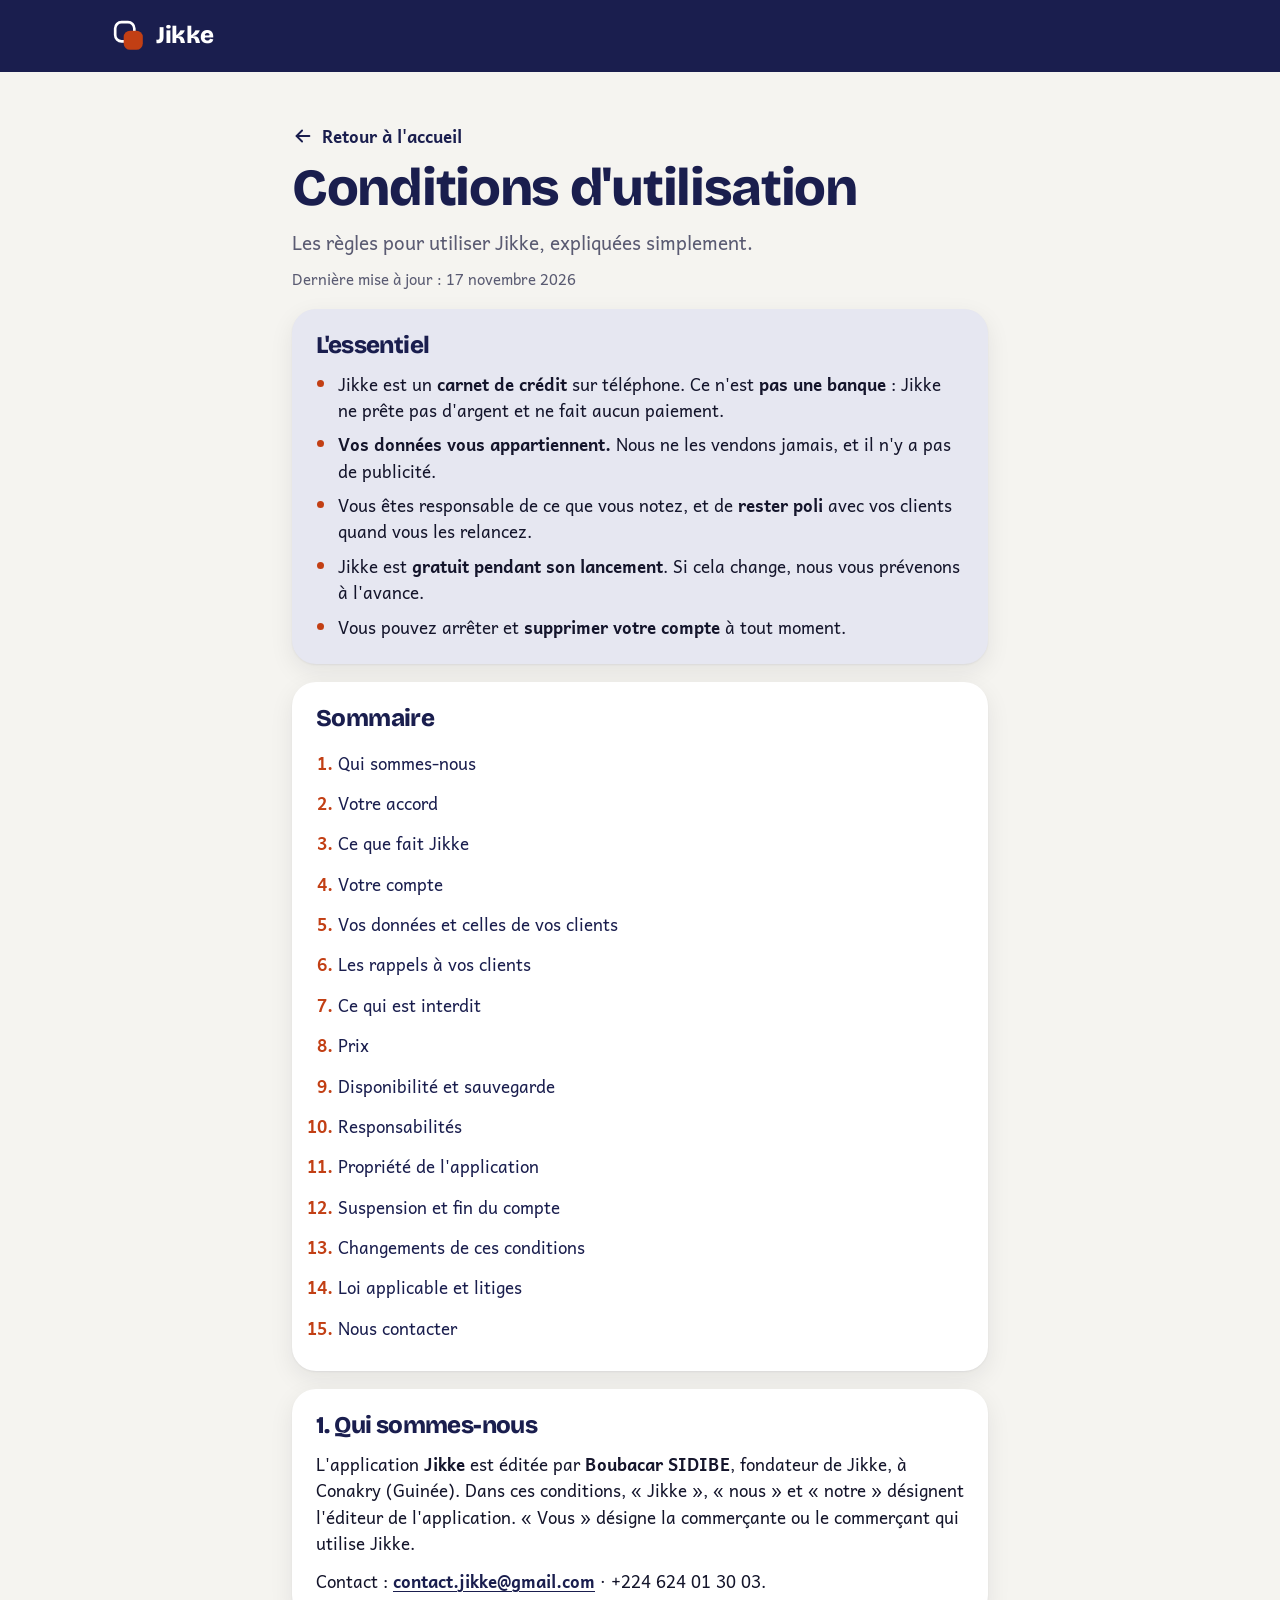
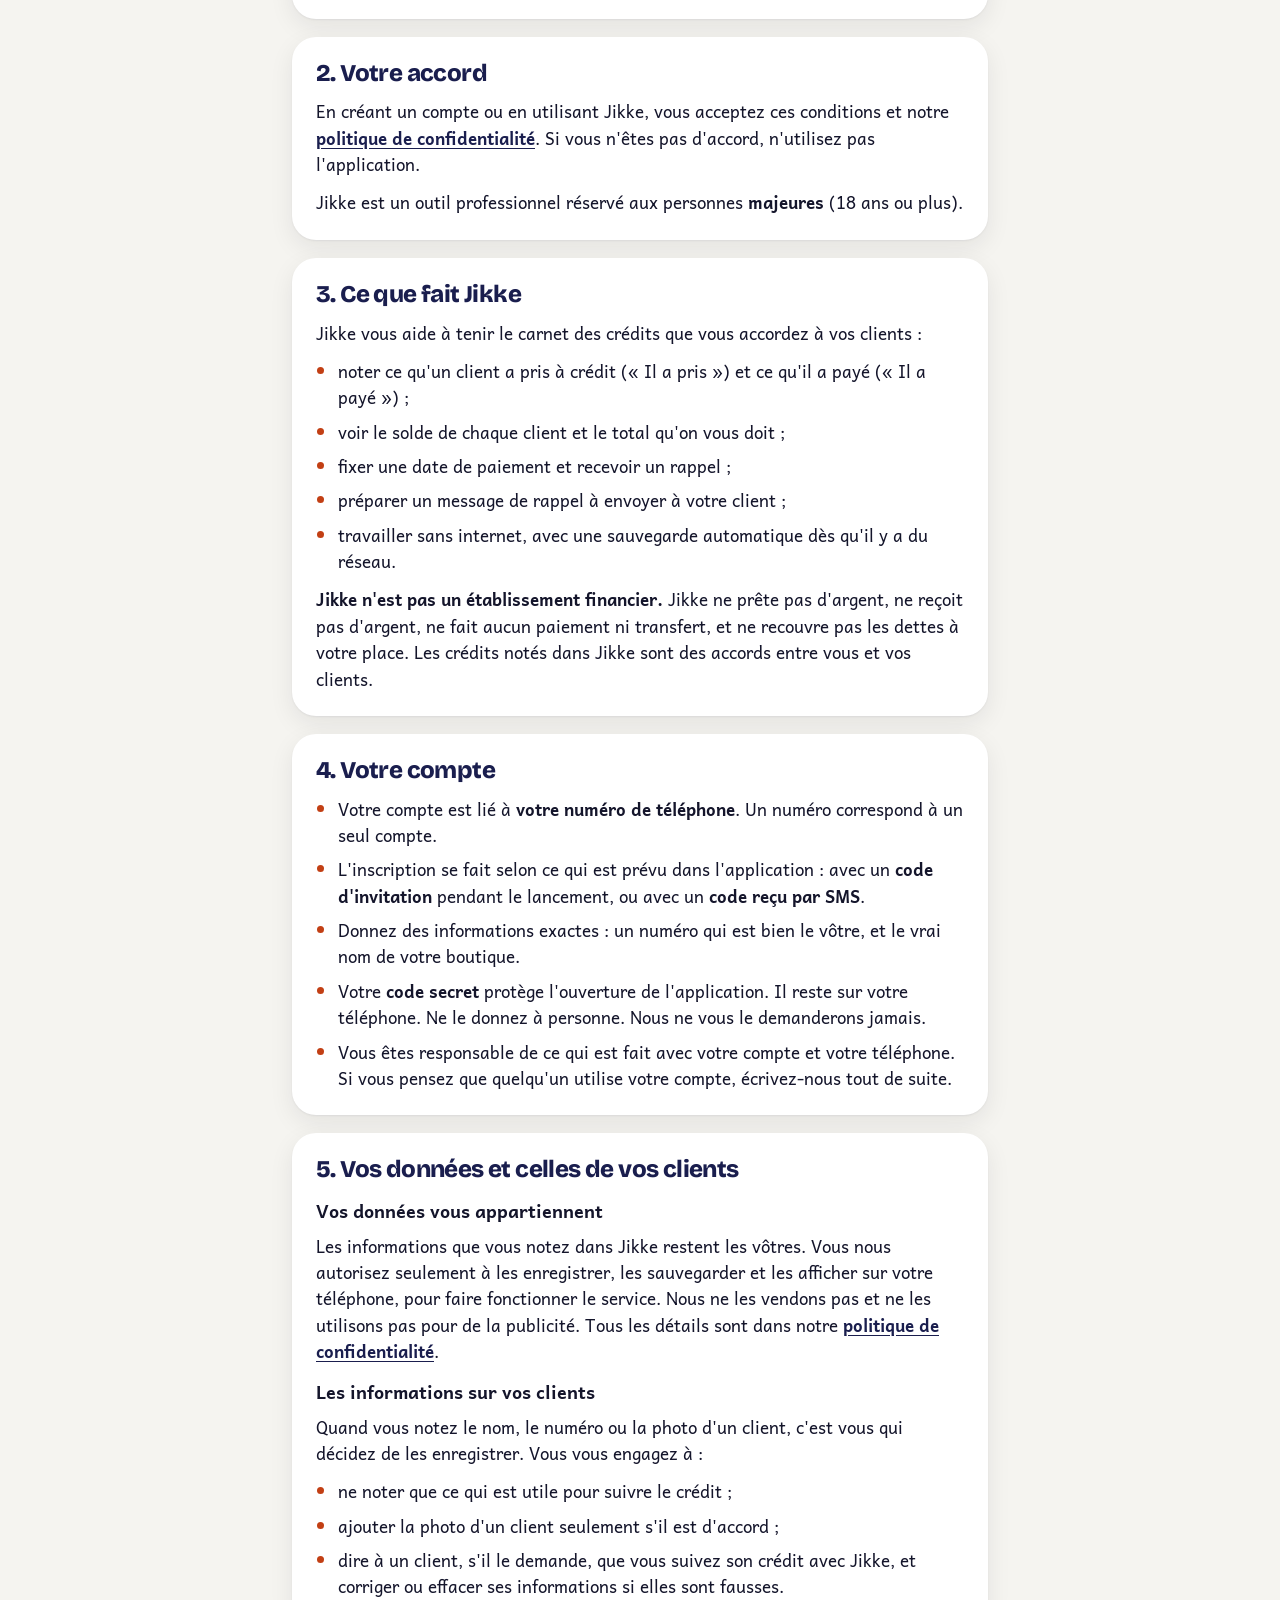
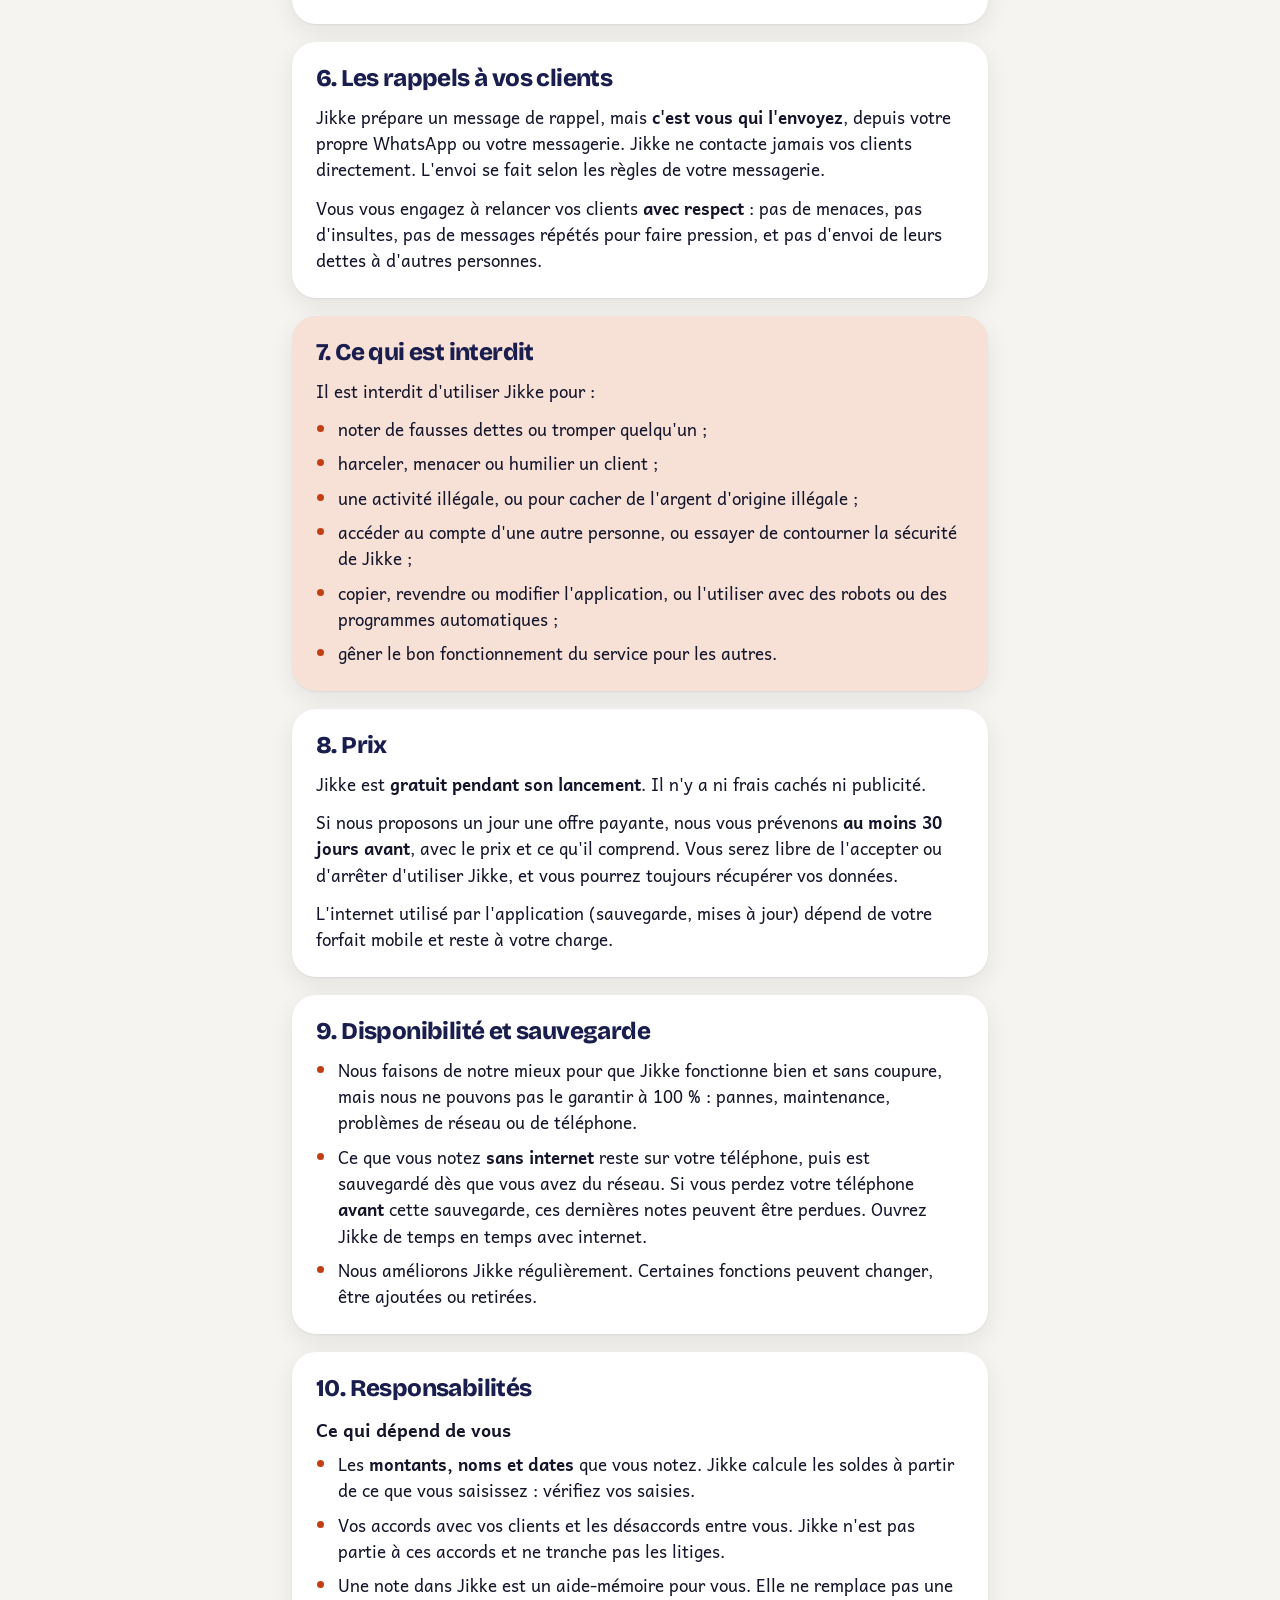
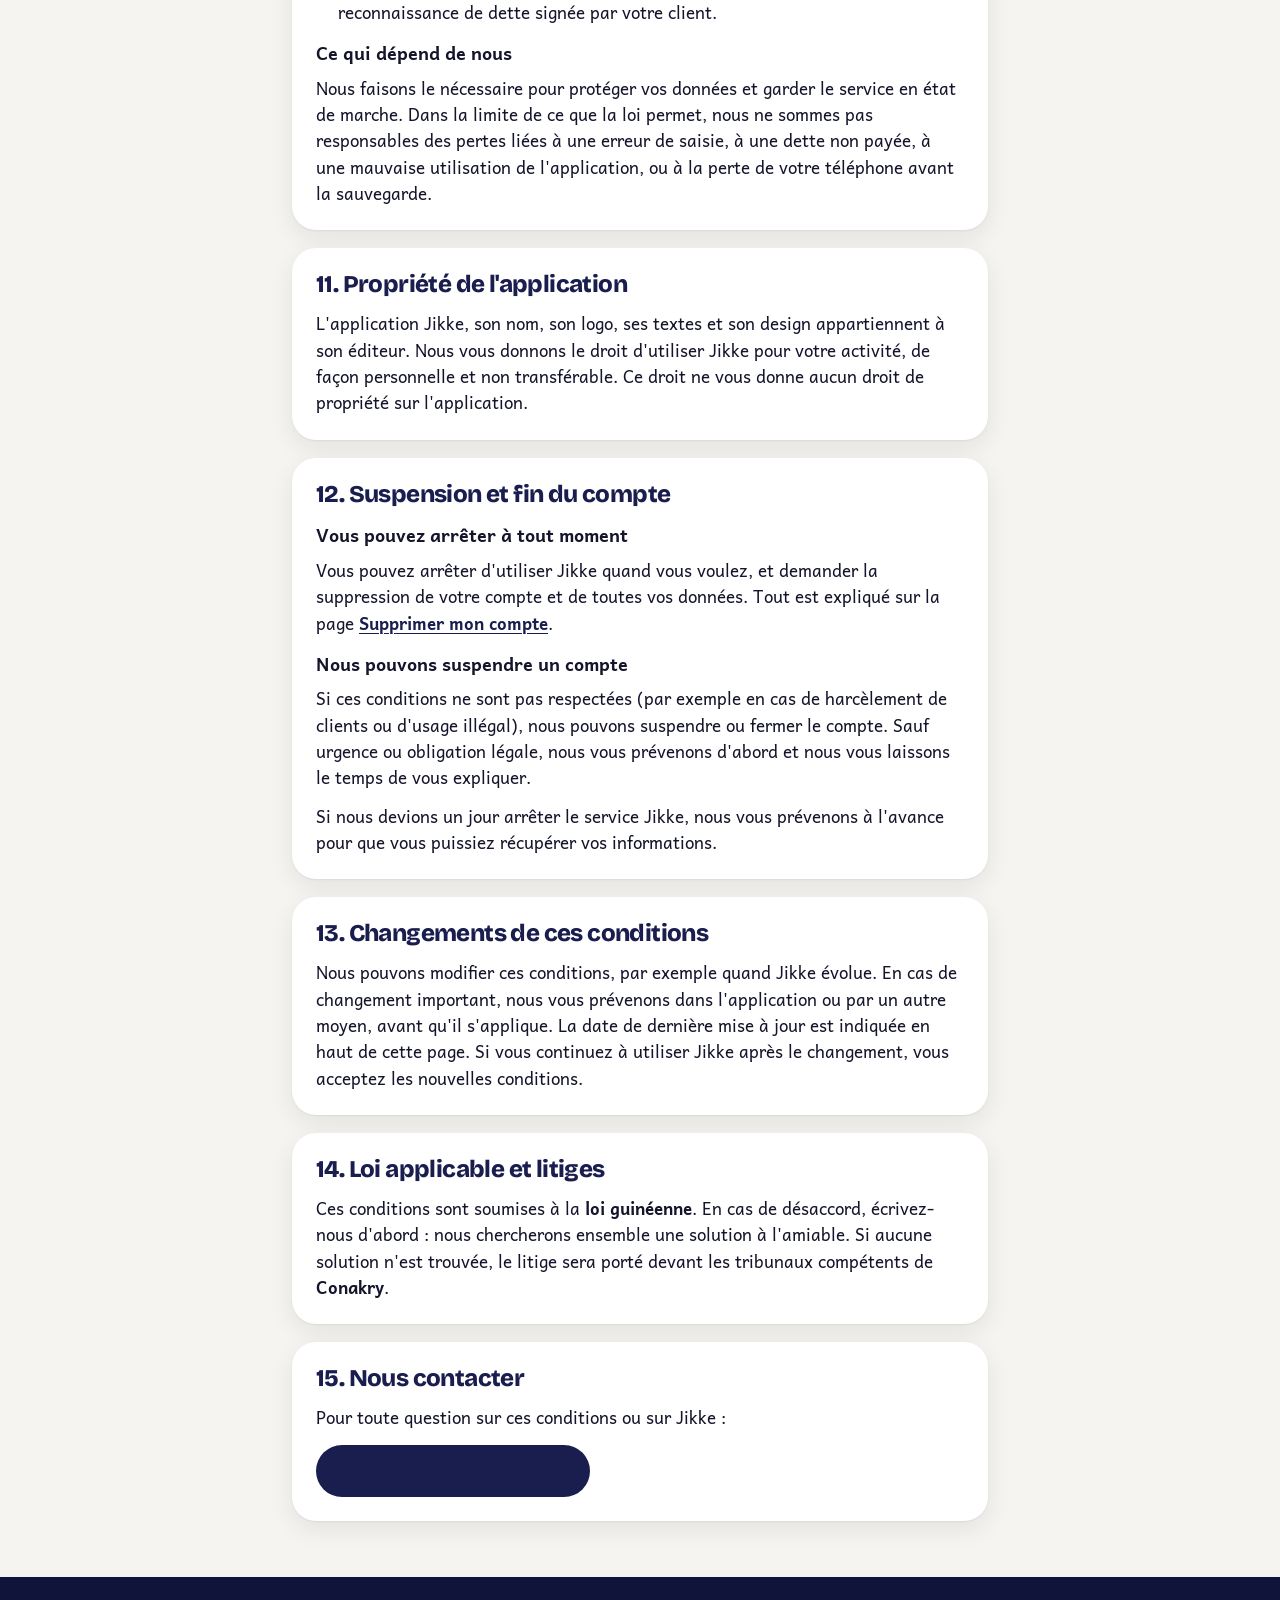
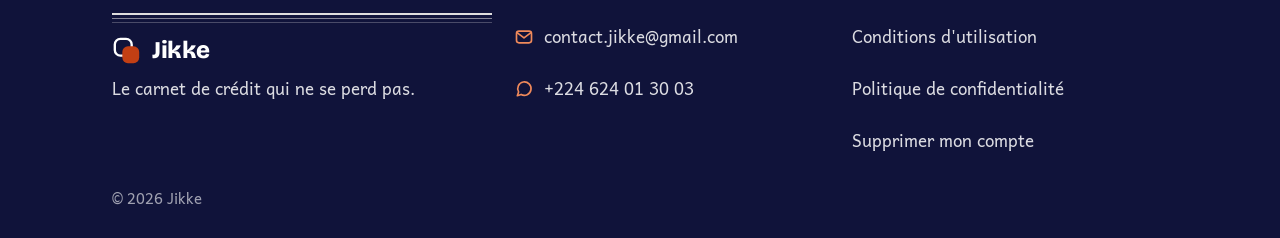
==== conditions-utilisation.html @ 43e4b69a "Conditions d'utilisation + liens dans les pieds de page" ====
<!doctype html>
<html lang="fr">
<head>
<meta charset="utf-8">
<meta name="viewport" content="width=device-width, initial-scale=1">
<title>Conditions d'utilisation · Jikke</title>
<meta name="description" content="Les règles d'utilisation de Jikke, le carnet de crédit des commerçants de Guinée.">
<meta name="theme-color" content="#1A1E4E">
<link rel="canonical" href="https://boubacarsi.github.io/jikke-site/conditions-utilisation.html">
<link rel="icon" href="favicon.svg" type="image/svg+xml">
<link rel="apple-touch-icon" href="apple-touch-icon.png">
<meta property="og:type" content="website">
<meta property="og:locale" content="fr_FR">
<meta property="og:site_name" content="Jikke">
<meta property="og:title" content="Conditions d'utilisation · Jikke">
<meta property="og:description" content="Les règles d'utilisation de Jikke, le carnet de crédit des commerçants de Guinée.">
<meta property="og:url" content="https://boubacarsi.github.io/jikke-site/conditions-utilisation.html">
<meta property="og:image" content="https://boubacarsi.github.io/jikke-site/img/partage.jpg">
<link rel="stylesheet" href="css/style.css">
</head>
<body>
<a class="skip" href="#contenu">Aller au contenu</a>

<header class="entete">
  <div class="wrap">
    <a class="logo" href="./" aria-label="Jikke, accueil">
      <svg width="34" height="34" viewBox="0 0 32 32" fill="none" aria-hidden="true"><rect x="3" y="3" width="18" height="18" rx="6" stroke="#FFFFFF" stroke-width="2.5"/><rect x="11" y="11" width="18" height="18" rx="6" fill="#C23F14"/></svg>
      <span>Jikke</span>
    </a>
  </div>
</header>

<main id="contenu" class="page-simple legal">
  <div class="wrap">
    <a class="retour" href="./"><svg width="22" height="22" viewBox="0 0 24 24" fill="none" stroke="currentColor" stroke-width="2" stroke-linecap="round" stroke-linejoin="round" aria-hidden="true"><path d="M19 12H5"/><path d="M11 6l-6 6 6 6"/></svg>Retour à l'accueil</a>
    <h1>Conditions d'utilisation</h1>
    <p class="chapo">Les règles pour utiliser Jikke, expliquées simplement.</p>
    <p class="maj">Dernière mise à jour : 17 novembre 2026</p>

    <section class="bloc bloc--conseil" aria-labelledby="essentiel">
      <h2 id="essentiel">L'essentiel</h2>
      <ul>
        <li>Jikke est un <strong>carnet de crédit</strong> sur téléphone. Ce n'est <strong>pas une banque</strong> : Jikke ne prête pas d'argent et ne fait aucun paiement.</li>
        <li><strong>Vos données vous appartiennent.</strong> Nous ne les vendons jamais, et il n'y a pas de publicité.</li>
        <li>Vous êtes responsable de ce que vous notez, et de <strong>rester poli</strong> avec vos clients quand vous les relancez.</li>
        <li>Jikke est <strong>gratuit pendant son lancement</strong>. Si cela change, nous vous prévenons à l'avance.</li>
        <li>Vous pouvez arrêter et <strong>supprimer votre compte</strong> à tout moment.</li>
      </ul>
    </section>

    <nav class="bloc sommaire" aria-labelledby="sommaire">
      <h2 id="sommaire">Sommaire</h2>
      <ol>
        <li><a href="#qui">Qui sommes-nous</a></li>
        <li><a href="#accord">Votre accord</a></li>
        <li><a href="#service">Ce que fait Jikke</a></li>
        <li><a href="#compte">Votre compte</a></li>
        <li><a href="#donnees">Vos données et celles de vos clients</a></li>
        <li><a href="#rappels">Les rappels à vos clients</a></li>
        <li><a href="#interdit">Ce qui est interdit</a></li>
        <li><a href="#prix">Prix</a></li>
        <li><a href="#sauvegarde">Disponibilité et sauvegarde</a></li>
        <li><a href="#responsabilite">Responsabilités</a></li>
        <li><a href="#propriete">Propriété de l'application</a></li>
        <li><a href="#fin">Suspension et fin du compte</a></li>
        <li><a href="#changements">Changements de ces conditions</a></li>
        <li><a href="#loi">Loi applicable et litiges</a></li>
        <li><a href="#contact">Nous contacter</a></li>
      </ol>
    </nav>

    <section class="bloc" id="qui" aria-labelledby="t-qui">
      <h2 id="t-qui">1. Qui sommes-nous</h2>
      <p>L'application <strong>Jikke</strong> est éditée par <strong>Boubacar SIDIBE</strong>, fondateur de Jikke, à Conakry (Guinée). Dans ces conditions, « Jikke », « nous » et « notre » désignent l'éditeur de l'application. « Vous » désigne la commerçante ou le commerçant qui utilise Jikke.</p>
      <p>Contact : <a href="mailto:contact.jikke@gmail.com">contact.jikke@gmail.com</a> · +224 624 01 30 03.</p>
    </section>

    <section class="bloc" id="accord" aria-labelledby="t-accord">
      <h2 id="t-accord">2. Votre accord</h2>
      <p>En créant un compte ou en utilisant Jikke, vous acceptez ces conditions et notre <a href="https://boubacarsi.github.io/jikke-legal/">politique de confidentialité</a>. Si vous n'êtes pas d'accord, n'utilisez pas l'application.</p>
      <p>Jikke est un outil professionnel réservé aux personnes <strong>majeures</strong> (18 ans ou plus).</p>
    </section>

    <section class="bloc" id="service" aria-labelledby="t-service">
      <h2 id="t-service">3. Ce que fait Jikke</h2>
      <p>Jikke vous aide à tenir le carnet des crédits que vous accordez à vos clients :</p>
      <ul>
        <li>noter ce qu'un client a pris à crédit (« Il a pris ») et ce qu'il a payé (« Il a payé ») ;</li>
        <li>voir le solde de chaque client et le total qu'on vous doit ;</li>
        <li>fixer une date de paiement et recevoir un rappel ;</li>
        <li>préparer un message de rappel à envoyer à votre client ;</li>
        <li>travailler sans internet, avec une sauvegarde automatique dès qu'il y a du réseau.</li>
      </ul>
      <p><strong>Jikke n'est pas un établissement financier.</strong> Jikke ne prête pas d'argent, ne reçoit pas d'argent, ne fait aucun paiement ni transfert, et ne recouvre pas les dettes à votre place. Les crédits notés dans Jikke sont des accords entre vous et vos clients.</p>
    </section>

    <section class="bloc" id="compte" aria-labelledby="t-compte">
      <h2 id="t-compte">4. Votre compte</h2>
      <ul>
        <li>Votre compte est lié à <strong>votre numéro de téléphone</strong>. Un numéro correspond à un seul compte.</li>
        <li>L'inscription se fait selon ce qui est prévu dans l'application : avec un <strong>code d'invitation</strong> pendant le lancement, ou avec un <strong>code reçu par SMS</strong>.</li>
        <li>Donnez des informations exactes : un numéro qui est bien le vôtre, et le vrai nom de votre boutique.</li>
        <li>Votre <strong>code secret</strong> protège l'ouverture de l'application. Il reste sur votre téléphone. Ne le donnez à personne. Nous ne vous le demanderons jamais.</li>
        <li>Vous êtes responsable de ce qui est fait avec votre compte et votre téléphone. Si vous pensez que quelqu'un utilise votre compte, écrivez-nous tout de suite.</li>
      </ul>
    </section>

    <section class="bloc" id="donnees" aria-labelledby="t-donnees">
      <h2 id="t-donnees">5. Vos données et celles de vos clients</h2>
      <h3>Vos données vous appartiennent</h3>
      <p>Les informations que vous notez dans Jikke restent les vôtres. Vous nous autorisez seulement à les enregistrer, les sauvegarder et les afficher sur votre téléphone, pour faire fonctionner le service. Nous ne les vendons pas et ne les utilisons pas pour de la publicité. Tous les détails sont dans notre <a href="https://boubacarsi.github.io/jikke-legal/">politique de confidentialité</a>.</p>
      <h3>Les informations sur vos clients</h3>
      <p>Quand vous notez le nom, le numéro ou la photo d'un client, c'est vous qui décidez de les enregistrer. Vous vous engagez à :</p>
      <ul>
        <li>ne noter que ce qui est utile pour suivre le crédit ;</li>
        <li>ajouter la photo d'un client seulement s'il est d'accord ;</li>
        <li>dire à un client, s'il le demande, que vous suivez son crédit avec Jikke, et corriger ou effacer ses informations si elles sont fausses.</li>
      </ul>
    </section>

    <section class="bloc" id="rappels" aria-labelledby="t-rappels">
      <h2 id="t-rappels">6. Les rappels à vos clients</h2>
      <p>Jikke prépare un message de rappel, mais <strong>c'est vous qui l'envoyez</strong>, depuis votre propre WhatsApp ou votre messagerie. Jikke ne contacte jamais vos clients directement. L'envoi se fait selon les règles de votre messagerie.</p>
      <p>Vous vous engagez à relancer vos clients <strong>avec respect</strong> : pas de menaces, pas d'insultes, pas de messages répétés pour faire pression, et pas d'envoi de leurs dettes à d'autres personnes.</p>
    </section>

    <section class="bloc bloc--alerte" id="interdit" aria-labelledby="t-interdit">
      <h2 id="t-interdit">7. Ce qui est interdit</h2>
      <p>Il est interdit d'utiliser Jikke pour :</p>
      <ul>
        <li>noter de fausses dettes ou tromper quelqu'un ;</li>
        <li>harceler, menacer ou humilier un client ;</li>
        <li>une activité illégale, ou pour cacher de l'argent d'origine illégale ;</li>
        <li>accéder au compte d'une autre personne, ou essayer de contourner la sécurité de Jikke ;</li>
        <li>copier, revendre ou modifier l'application, ou l'utiliser avec des robots ou des programmes automatiques ;</li>
        <li>gêner le bon fonctionnement du service pour les autres.</li>
      </ul>
    </section>

    <section class="bloc" id="prix" aria-labelledby="t-prix">
      <h2 id="t-prix">8. Prix</h2>
      <p>Jikke est <strong>gratuit pendant son lancement</strong>. Il n'y a ni frais cachés ni publicité.</p>
      <p>Si nous proposons un jour une offre payante, nous vous prévenons <strong>au moins 30 jours avant</strong>, avec le prix et ce qu'il comprend. Vous serez libre de l'accepter ou d'arrêter d'utiliser Jikke, et vous pourrez toujours récupérer vos données.</p>
      <p>L'internet utilisé par l'application (sauvegarde, mises à jour) dépend de votre forfait mobile et reste à votre charge.</p>
    </section>

    <section class="bloc" id="sauvegarde" aria-labelledby="t-sauvegarde">
      <h2 id="t-sauvegarde">9. Disponibilité et sauvegarde</h2>
      <ul>
        <li>Nous faisons de notre mieux pour que Jikke fonctionne bien et sans coupure, mais nous ne pouvons pas le garantir à 100 % : pannes, maintenance, problèmes de réseau ou de téléphone.</li>
        <li>Ce que vous notez <strong>sans internet</strong> reste sur votre téléphone, puis est sauvegardé dès que vous avez du réseau. Si vous perdez votre téléphone <strong>avant</strong> cette sauvegarde, ces dernières notes peuvent être perdues. Ouvrez Jikke de temps en temps avec internet.</li>
        <li>Nous améliorons Jikke régulièrement. Certaines fonctions peuvent changer, être ajoutées ou retirées.</li>
      </ul>
    </section>

    <section class="bloc" id="responsabilite" aria-labelledby="t-responsabilite">
      <h2 id="t-responsabilite">10. Responsabilités</h2>
      <h3>Ce qui dépend de vous</h3>
      <ul>
        <li>Les <strong>montants, noms et dates</strong> que vous notez. Jikke calcule les soldes à partir de ce que vous saisissez : vérifiez vos saisies.</li>
        <li>Vos accords avec vos clients et les désaccords entre vous. Jikke n'est pas partie à ces accords et ne tranche pas les litiges.</li>
        <li>Une note dans Jikke est un aide-mémoire pour vous. Elle ne remplace pas une reconnaissance de dette signée par votre client.</li>
      </ul>
      <h3>Ce qui dépend de nous</h3>
      <p>Nous faisons le nécessaire pour protéger vos données et garder le service en état de marche. Dans la limite de ce que la loi permet, nous ne sommes pas responsables des pertes liées à une erreur de saisie, à une dette non payée, à une mauvaise utilisation de l'application, ou à la perte de votre téléphone avant la sauvegarde.</p>
    </section>

    <section class="bloc" id="propriete" aria-labelledby="t-propriete">
      <h2 id="t-propriete">11. Propriété de l'application</h2>
      <p>L'application Jikke, son nom, son logo, ses textes et son design appartiennent à son éditeur. Nous vous donnons le droit d'utiliser Jikke pour votre activité, de façon personnelle et non transférable. Ce droit ne vous donne aucun droit de propriété sur l'application.</p>
    </section>

    <section class="bloc" id="fin" aria-labelledby="t-fin">
      <h2 id="t-fin">12. Suspension et fin du compte</h2>
      <h3>Vous pouvez arrêter à tout moment</h3>
      <p>Vous pouvez arrêter d'utiliser Jikke quand vous voulez, et demander la suppression de votre compte et de toutes vos données. Tout est expliqué sur la page <a href="supprimer-mon-compte.html">Supprimer mon compte</a>.</p>
      <h3>Nous pouvons suspendre un compte</h3>
      <p>Si ces conditions ne sont pas respectées (par exemple en cas de harcèlement de clients ou d'usage illégal), nous pouvons suspendre ou fermer le compte. Sauf urgence ou obligation légale, nous vous prévenons d'abord et nous vous laissons le temps de vous expliquer.</p>
      <p>Si nous devions un jour arrêter le service Jikke, nous vous prévenons à l'avance pour que vous puissiez récupérer vos informations.</p>
    </section>

    <section class="bloc" id="changements" aria-labelledby="t-changements">
      <h2 id="t-changements">13. Changements de ces conditions</h2>
      <p>Nous pouvons modifier ces conditions, par exemple quand Jikke évolue. En cas de changement important, nous vous prévenons dans l'application ou par un autre moyen, avant qu'il s'applique. La date de dernière mise à jour est indiquée en haut de cette page. Si vous continuez à utiliser Jikke après le changement, vous acceptez les nouvelles conditions.</p>
    </section>

    <section class="bloc" id="loi" aria-labelledby="t-loi">
      <h2 id="t-loi">14. Loi applicable et litiges</h2>
      <p>Ces conditions sont soumises à la <strong>loi guinéenne</strong>. En cas de désaccord, écrivez-nous d'abord : nous chercherons ensemble une solution à l'amiable. Si aucune solution n'est trouvée, le litige sera porté devant les tribunaux compétents de <strong>Conakry</strong>.</p>
    </section>

    <section class="bloc" id="contact" aria-labelledby="t-contact">
      <h2 id="t-contact">15. Nous contacter</h2>
      <p>Pour toute question sur ces conditions ou sur Jikke :</p>
      <a class="email" href="mailto:contact.jikke@gmail.com?subject=Question%20sur%20les%20conditions%20d'utilisation">
        <svg width="22" height="22" viewBox="0 0 24 24" fill="none" stroke="currentColor" stroke-width="2" stroke-linecap="round" stroke-linejoin="round" aria-hidden="true"><rect x="3" y="5" width="18" height="14" rx="3"/><path d="M4 7l8 6 8-6"/></svg>
        contact.jikke@gmail.com
      </a>
    </section>
  </div>
</main>

<footer class="pied">
  <div class="wrap">
    <div>
      <div class="lisiere" aria-hidden="true"><i></i><i></i><i></i></div>
      <a class="logo" href="./" aria-label="Jikke, accueil" style="color:#fff">
        <svg width="30" height="30" viewBox="0 0 32 32" fill="none" aria-hidden="true"><rect x="3" y="3" width="18" height="18" rx="6" stroke="#FFFFFF" stroke-width="2.5"/><rect x="11" y="11" width="18" height="18" rx="6" fill="#C23F14"/></svg>
        <span>Jikke</span>
      </a>
      <p>Le carnet de crédit qui ne se perd pas.</p>
    </div>
    <nav aria-label="Contact">
      <ul>
        <li><a href="mailto:contact.jikke@gmail.com"><svg class="ico" width="20" height="20" viewBox="0 0 24 24" fill="none" stroke="currentColor" stroke-width="2" stroke-linecap="round" stroke-linejoin="round" aria-hidden="true"><rect x="3" y="5" width="18" height="14" rx="3"/><path d="M4 7l8 6 8-6"/></svg>contact.jikke@gmail.com</a></li>
        <li><a href="https://wa.me/224624013003" rel="noopener"><svg class="ico" width="20" height="20" viewBox="0 0 24 24" fill="none" stroke="currentColor" stroke-width="2" stroke-linecap="round" stroke-linejoin="round" aria-hidden="true"><path d="M4 20l1.5-4.5A8 8 0 1 1 8.5 18.5L4 20z"/></svg>+224 624 01 30 03</a></li>
      </ul>
    </nav>
    <nav aria-label="Informations">
      <ul>
        <li><a href="conditions-utilisation.html" aria-current="page">Conditions d'utilisation</a></li>
        <li><a href="https://boubacarsi.github.io/jikke-legal/" rel="noopener">Politique de confidentialité</a></li>
        <li><a href="supprimer-mon-compte.html">Supprimer mon compte</a></li>
      </ul>
    </nav>
    <small>© 2026 Jikke</small>
  </div>
</footer>
</body>
</html>
---- css/style.css ----
/* Jikke — site vitrine. Polices hébergées sur le site : aucune requête vers un service tiers. */
@font-face{font-family:"Andika";font-weight:400;font-display:swap;src:url(../fonts/andika-latin-400-normal.woff2) format("woff2");unicode-range:U+0000-00FF,U+0131,U+0152-0153,U+02BB-02BC,U+02C6,U+02DA,U+02DC,U+2000-206F,U+20AC,U+2122,U+2191,U+2193,U+2212,U+2215,U+FEFF,U+FFFD}
@font-face{font-family:"Andika";font-weight:700;font-display:swap;src:url(../fonts/andika-latin-700-normal.woff2) format("woff2");unicode-range:U+0000-00FF,U+0131,U+0152-0153,U+02BB-02BC,U+02C6,U+02DA,U+02DC,U+2000-206F,U+20AC,U+2122,U+2191,U+2193,U+2212,U+2215,U+FEFF,U+FFFD}
@font-face{font-family:"Andika";font-weight:400;font-display:swap;src:url(../fonts/andika-latin-ext-400-normal.woff2) format("woff2");unicode-range:U+0100-02AF,U+0304,U+0308,U+0329,U+1E00-1E9F,U+1EF2-1EFF,U+2020,U+20A0-20AB,U+20AD-20C0,U+2113,U+2C60-2C7F,U+A720-A7FF}
@font-face{font-family:"Andika";font-weight:700;font-display:swap;src:url(../fonts/andika-latin-ext-700-normal.woff2) format("woff2");unicode-range:U+0100-02AF,U+0304,U+0308,U+0329,U+1E00-1E9F,U+1EF2-1EFF,U+2020,U+20A0-20AB,U+20AD-20C0,U+2113,U+2C60-2C7F,U+A720-A7FF}
@font-face{font-family:"Bricolage Grotesque";font-weight:700;font-display:swap;src:url(../fonts/bricolage-grotesque-latin-700-normal.woff2) format("woff2")}
@font-face{font-family:"Bricolage Grotesque";font-weight:800;font-display:swap;src:url(../fonts/bricolage-grotesque-latin-800-normal.woff2) format("woff2")}

:root{
  --indigo:#1A1E4E; --indigo-dark:#10133A; --laterite:#C23F14; --laterite-light:#F08A5B;
  --coton:#F5F4F0; --blanc:#FFFFFF; --encre:#14152B; --gris:#5A5B72; --indigo-10:#E6E7F1; --laterite-10:#F7E1D7;
  --r:24px; --ombre:0 1px 2px rgba(20,21,43,.06),0 8px 24px rgba(20,21,43,.08);
  --titre:"Bricolage Grotesque","Arial Narrow","Helvetica Neue",sans-serif;
  --texte:"Andika","Trebuchet MS",Verdana,sans-serif;
  --gouttiere:16px; --max:1120px;
}
*{box-sizing:border-box}
html{-webkit-text-size-adjust:100%;scroll-behavior:smooth}
@media (prefers-reduced-motion:reduce){html{scroll-behavior:auto}*{transition:none!important;animation:none!important}}
body{margin:0;background:var(--coton);color:var(--encre);font-family:var(--texte);font-size:17px;line-height:1.55}
img,video{max-width:100%;display:block}
a{color:inherit}
h1,h2,h3{font-family:var(--titre);font-weight:800;letter-spacing:-.025em;line-height:1.08;margin:0;text-wrap:balance}
p{margin:0}
.wrap{width:100%;max-width:var(--max);margin:0 auto;padding:0 var(--gouttiere)}
.sr{position:absolute;width:1px;height:1px;overflow:hidden;clip:rect(0 0 0 0);white-space:nowrap}
.skip{position:absolute;left:12px;top:-60px;z-index:20;background:var(--blanc);color:var(--indigo);padding:12px 16px;border-radius:12px;font-weight:700}
.skip:focus{top:12px}
:focus-visible{outline:3px solid var(--laterite-light);outline-offset:3px;border-radius:8px}

/* Logo */
.logo{display:inline-flex;align-items:center;gap:10px;text-decoration:none;min-height:48px}
.logo svg{flex:none}
.logo span{font-family:var(--titre);font-weight:800;font-size:24px;letter-spacing:-.02em}

/* Bouton d'action : un seul endroit à changer au lancement (voir README) */
.cta{display:inline-flex;align-items:center;justify-content:center;gap:10px;min-height:52px;padding:0 22px;border-radius:999px;
  background:var(--laterite);color:#fff;font-weight:700;font-size:17px;text-decoration:none;box-shadow:0 8px 20px rgba(194,63,20,.3);transition:transform .12s ease,filter .12s ease}
.cta:hover{filter:brightness(1.06)}
.cta:active{transform:scale(.98)}
.cta svg{flex:none}
.cta--petit{min-height:48px;padding:0 16px;font-size:15px;box-shadow:none}
.cta-note{font-size:15px;color:rgba(255,255,255,.75);margin-top:10px}

/* En-tête */
.entete{background:var(--indigo);color:#fff}
.entete .wrap{display:flex;align-items:center;justify-content:space-between;gap:12px;min-height:72px}

/* Accroche */
.accroche{background:var(--indigo);color:#fff;position:relative;overflow:hidden;padding:24px 0 0}
.accroche .wrap{display:grid;gap:28px;position:relative;z-index:1}
.accroche h1{font-size:clamp(38px,11vw,64px)}
.accroche h1 em{font-style:normal;color:var(--laterite-light)}
.accroche .intro{font-size:19px;color:rgba(255,255,255,.88);max-width:30ch;margin-top:16px}
.accroche .actions{margin-top:24px}
.accroche .scene{position:relative;justify-self:center;width:min(300px,82vw);padding-bottom:0}
.accroche .scene::before{content:"";position:absolute;left:50%;top:44%;width:120%;aspect-ratio:1;transform:translate(-50%,-50%);border-radius:50%;background:var(--laterite);z-index:-1}
.accroche .scene::after{content:"";position:absolute;left:50%;top:44%;width:150%;aspect-ratio:1;transform:translate(-50%,-50%);border-radius:50%;border:1px solid rgba(255,255,255,.12);z-index:-1}
.accroche .tel{width:100%;height:auto;margin-bottom:-24%;filter:drop-shadow(0 24px 40px rgba(8,10,30,.5))}
.bulle{position:absolute;display:flex;align-items:center;gap:10px;padding:10px 14px 10px 10px;border-radius:16px;background:#fff;color:var(--encre);
  box-shadow:0 2px 4px rgba(8,10,30,.1),0 14px 28px rgba(8,10,30,.3);font-size:14px;line-height:1.25;white-space:nowrap}
.bulle b{display:block;font-family:var(--titre);font-size:17px;color:var(--laterite)}
.bulle .ico{width:32px;height:32px;border-radius:10px;border:2.5px solid var(--laterite);color:var(--laterite);display:flex;align-items:center;justify-content:center;flex:none}
.bulle--pris{left:-10%;top:66%;transform:rotate(-4deg)}
.bulle--wa{right:-12%;top:3%;transform:rotate(3deg);background:var(--indigo-dark);color:#fff;border:1px solid rgba(255,255,255,.2);border-radius:18px 18px 18px 6px;font-weight:700}
.lisiere{display:flex;flex-direction:column;gap:3px}
.lisiere i{display:block;height:1px;background:rgba(245,244,240,.5)}
.lisiere i:first-child{height:2px;background:rgba(245,244,240,.9)}
.lisiere i:last-child{background:rgba(245,244,240,.25)}
.accroche .lisiere{position:relative;z-index:2;background:var(--indigo);padding-top:0}

/* Sections */
.section{padding:56px 0}
.section h2{font-size:clamp(30px,8vw,44px);color:var(--indigo)}
.section .chapo{color:var(--gris);font-size:18px;margin-top:10px;max-width:46ch}
.tag{display:inline-block;font-weight:700;font-size:14px;letter-spacing:.12em;text-transform:uppercase;color:var(--laterite);margin-bottom:10px}

/* Avantages */
.cartes{display:grid;gap:16px;margin-top:28px}
.carte{background:#fff;border-radius:var(--r);box-shadow:var(--ombre);padding:24px;display:grid;gap:18px;overflow:hidden}
.carte .pastille{width:52px;height:52px;border-radius:16px;background:var(--indigo-10);color:var(--indigo);display:flex;align-items:center;justify-content:center}
.carte h3{font-size:24px;color:var(--indigo)}
.carte p{color:var(--gris);margin-top:6px}
.carte .apercu{background:var(--indigo-10);border-radius:18px;padding:18px 0 0;display:flex;justify-content:center;height:230px;overflow:hidden}
.carte .apercu img{width:170px;height:auto;align-self:flex-start;filter:drop-shadow(0 10px 18px rgba(20,21,43,.18))}

/* Étapes */
.etapes{display:grid;gap:28px;margin-top:28px;align-items:center}
.etapes ol{list-style:none;margin:0;padding:0;display:grid;gap:14px;counter-reset:e}
.etapes li{display:flex;gap:16px;align-items:flex-start;background:#fff;border-radius:var(--r);box-shadow:var(--ombre);padding:18px 20px}
.etapes li::before{counter-increment:e;content:counter(e);flex:none;width:44px;height:44px;border-radius:50%;background:var(--laterite);color:#fff;
  display:flex;align-items:center;justify-content:center;font-family:var(--titre);font-weight:800;font-size:22px}
.etapes li strong{display:block;font-size:19px;color:var(--indigo)}
.etapes li span{color:var(--gris)}
.mots{display:inline-flex;gap:6px;flex-wrap:wrap;margin-top:6px}
.mot{display:inline-flex;align-items:center;gap:4px;padding:2px 10px;border-radius:999px;font-weight:700;font-size:15px}
.mot--pris{background:var(--laterite-10);color:#9A3210}
.mot--paye{background:var(--indigo-10);color:var(--indigo)}
.etapes figure{margin:0;justify-self:center;width:min(280px,76vw)}
.etapes figure img{width:100%;height:auto;filter:drop-shadow(0 18px 30px rgba(20,21,43,.2))}

/* Vidéo */
.video-bloc{background:var(--indigo);color:#fff}
.video-bloc h2{color:#fff}
.video-bloc .chapo{color:rgba(255,255,255,.82)}
.video-cadre{margin:28px auto 0;width:min(320px,100%);border-radius:28px;overflow:hidden;background:#0E1130;border:8px solid #0E1130;box-shadow:0 24px 50px rgba(8,10,30,.5)}
.video-cadre video{width:100%;aspect-ratio:9/16;height:auto;background:#0E1130}
.video-info{text-align:center;font-size:15px;color:rgba(255,255,255,.7);margin-top:14px}

/* Confiance */
.confiance{display:grid;gap:28px;margin-top:28px;align-items:center}
.liste-confiance{list-style:none;margin:0;padding:0;display:grid;gap:12px}
.liste-confiance li{display:flex;gap:14px;align-items:flex-start;background:#fff;border-radius:20px;padding:16px 18px;box-shadow:var(--ombre)}
.liste-confiance .pastille{width:44px;height:44px;border-radius:14px;background:var(--indigo);color:#fff;display:flex;align-items:center;justify-content:center;flex:none}
.liste-confiance strong{display:block;color:var(--indigo);font-size:18px}
.liste-confiance span{color:var(--gris)}
.confiance figure{margin:0;justify-self:center;width:min(270px,74vw)}
.confiance figure img{width:100%;height:auto;filter:drop-shadow(0 18px 30px rgba(20,21,43,.2))}

/* FAQ */
.faq{margin-top:24px;display:grid;gap:10px;max-width:760px}
.faq details{background:#fff;border-radius:20px;box-shadow:var(--ombre)}
.faq summary{list-style:none;cursor:pointer;min-height:56px;padding:16px 56px 16px 20px;position:relative;font-weight:700;font-size:18px;color:var(--indigo)}
.faq summary::-webkit-details-marker{display:none}
.faq summary::after{content:"";position:absolute;right:20px;top:50%;width:12px;height:12px;border-right:2.5px solid var(--laterite);border-bottom:2.5px solid var(--laterite);transform:translateY(-70%) rotate(45deg);transition:transform .15s ease}
.faq details[open] summary::after{transform:translateY(-30%) rotate(-135deg)}
.faq details p{padding:0 20px 18px;color:var(--gris)}

/* Dernier appel */
.appel{background:var(--indigo);color:#fff;border-radius:28px;padding:36px 24px;text-align:center;position:relative;overflow:hidden}
.appel::before{content:"";position:absolute;right:-90px;bottom:-120px;width:280px;height:280px;border-radius:50%;background:var(--laterite);opacity:.9}
.appel::after{content:"";position:absolute;right:-140px;bottom:-170px;width:380px;height:380px;border-radius:50%;border:1px solid rgba(255,255,255,.14)}
.appel > *{position:relative;z-index:1}
.appel h2{color:#fff;font-size:clamp(30px,8vw,46px)}
.appel h2 em{font-style:normal;color:var(--laterite-light)}
.appel p{color:rgba(255,255,255,.85);margin:12px auto 24px;max-width:36ch}

/* Pied de page */
.pied{background:var(--indigo-dark);color:rgba(255,255,255,.85);padding:36px 0 28px;margin-top:56px}
.pied .wrap{display:grid;gap:22px}
.pied nav ul{list-style:none;margin:0;padding:0;display:grid;gap:4px}
.pied a{display:inline-flex;align-items:center;gap:10px;min-height:48px;text-decoration:none}
.pied a:hover{text-decoration:underline;text-underline-offset:4px}
.pied .ico{color:var(--laterite-light);flex:none}
.pied small{font-size:15px;color:rgba(255,255,255,.6)}
.pied .lisiere{margin-bottom:4px}

/* Page secondaire */
.page-simple{padding:40px 0 0}
.page-simple .wrap{max-width:760px}
.page-simple h1{font-size:clamp(34px,9vw,52px);color:var(--indigo)}
.page-simple .chapo{color:var(--gris);font-size:19px;margin-top:12px}
.bloc{background:#fff;border-radius:var(--r);box-shadow:var(--ombre);padding:24px;margin-top:18px}
.bloc h2{font-size:24px;color:var(--indigo);margin-bottom:12px}
.bloc ol,.bloc ul{margin:0;padding-left:22px;display:grid;gap:8px}
.bloc li::marker{color:var(--laterite);font-weight:700}
.bloc--alerte{background:var(--laterite-10)}
.bloc--conseil{background:var(--indigo-10)}
.email{display:inline-flex;align-items:center;gap:10px;min-height:52px;padding:0 20px;border-radius:999px;background:var(--indigo);color:#fff;font-weight:700;text-decoration:none;margin-top:14px;word-break:break-all}
.retour{display:inline-flex;align-items:center;gap:8px;min-height:48px;font-weight:700;color:var(--indigo);text-decoration:none}

/* Pages légales (conditions d'utilisation, confidentialité) */
.legal .maj{color:var(--gris);font-size:15px;margin-top:10px}
.legal .bloc p+p,.legal .bloc p+ul,.legal .bloc ul+p,.legal .bloc h3+p,.legal .bloc h3+ul{margin-top:12px}
.legal .bloc h3{font-family:var(--texte);font-weight:700;font-size:18px;letter-spacing:0;color:var(--encre);margin-top:18px}
.legal .bloc a{color:var(--indigo);font-weight:700;text-underline-offset:3px;overflow-wrap:anywhere}
.sommaire ol{gap:2px}
.legal .sommaire a{display:inline-block;padding:6px 0;text-decoration:none;font-weight:400}
.sommaire a:hover{text-decoration:underline}
.legal .bloc[id]{scroll-margin-top:16px}

/* Tablette et ordinateur */
@media (min-width:720px){
  :root{--gouttiere:32px}
  .cartes{grid-template-columns:repeat(3,1fr)}
  .etapes,.confiance{grid-template-columns:1.1fr .9fr}
  .pied .wrap{grid-template-columns:1.2fr 1fr 1fr;align-items:start}
  .appel{padding:56px 48px}
}
@media (min-width:960px){
  .accroche{padding-top:40px}
  .accroche .wrap{grid-template-columns:1.1fr .9fr;align-items:center}
  .accroche h1{font-size:72px}
  .accroche .scene{width:330px}
  .accroche .tel{margin-bottom:-14%}
  .section{padding:80px 0}
}
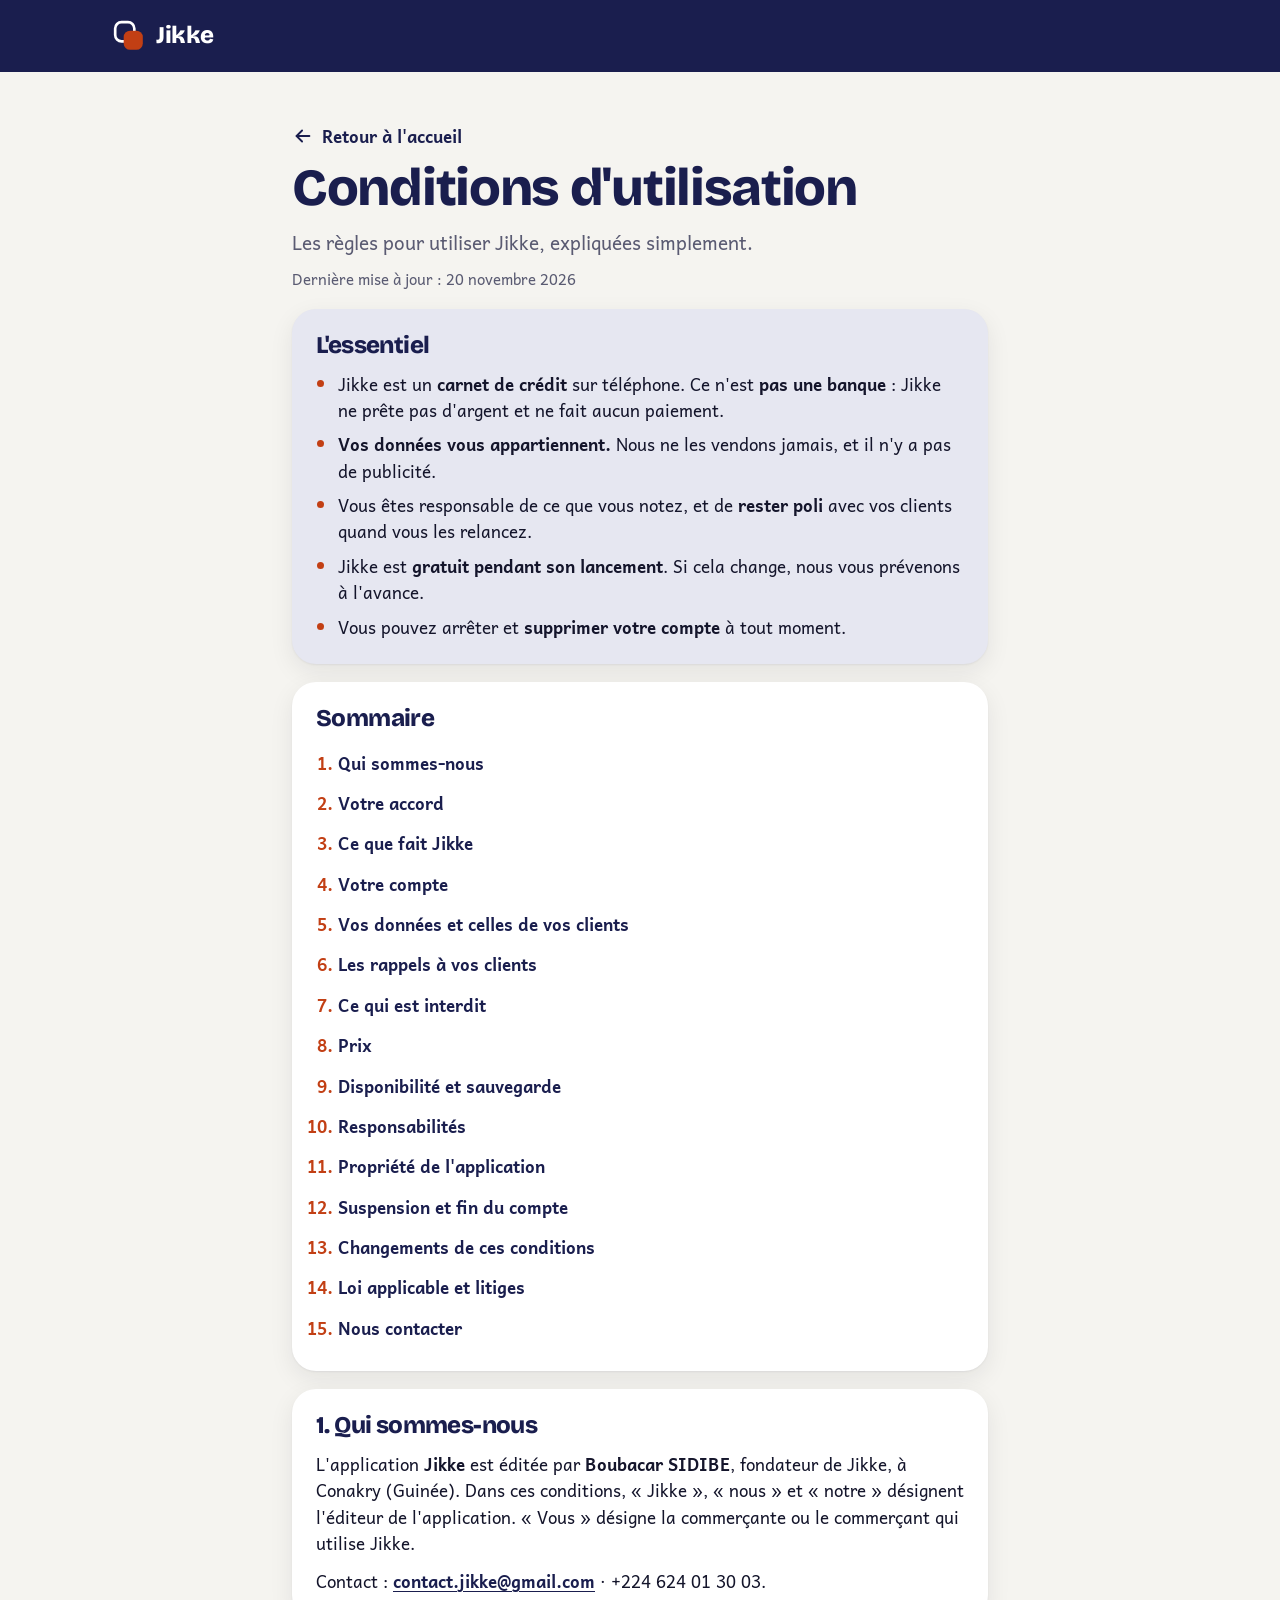
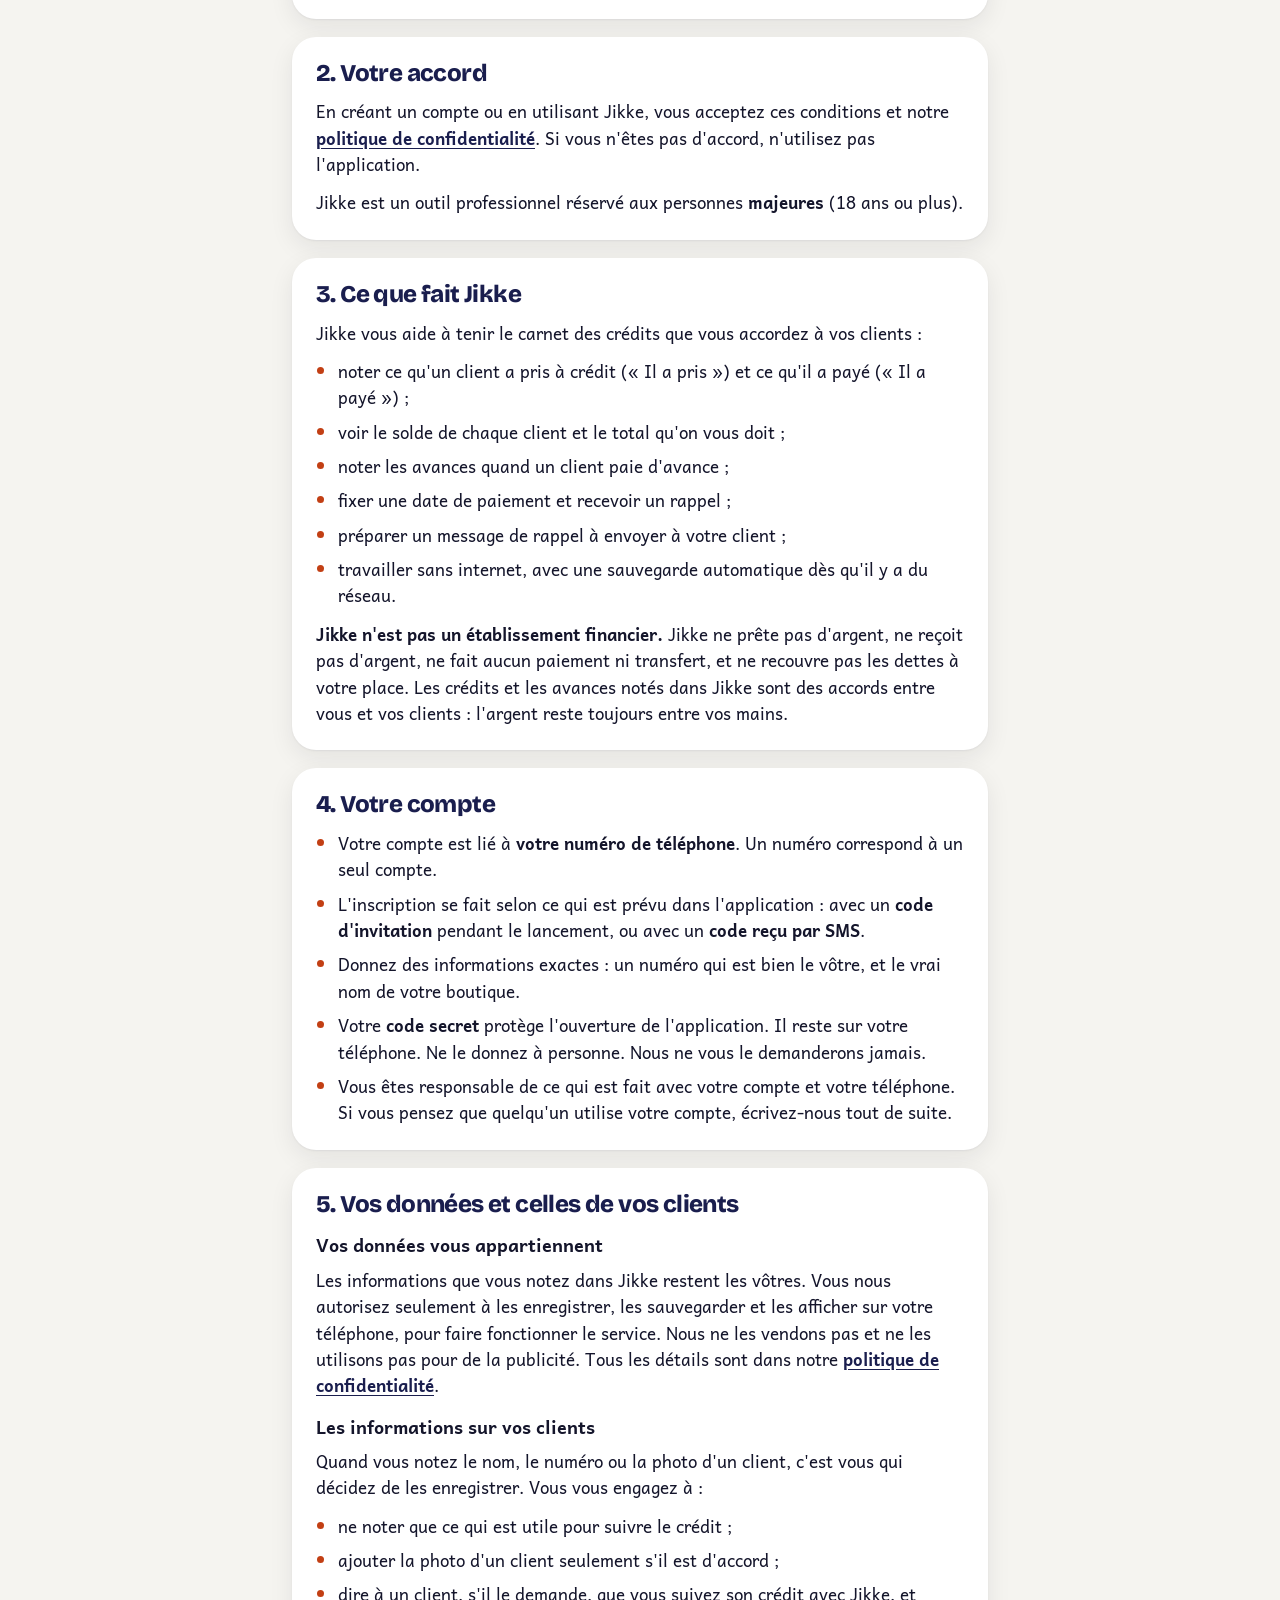
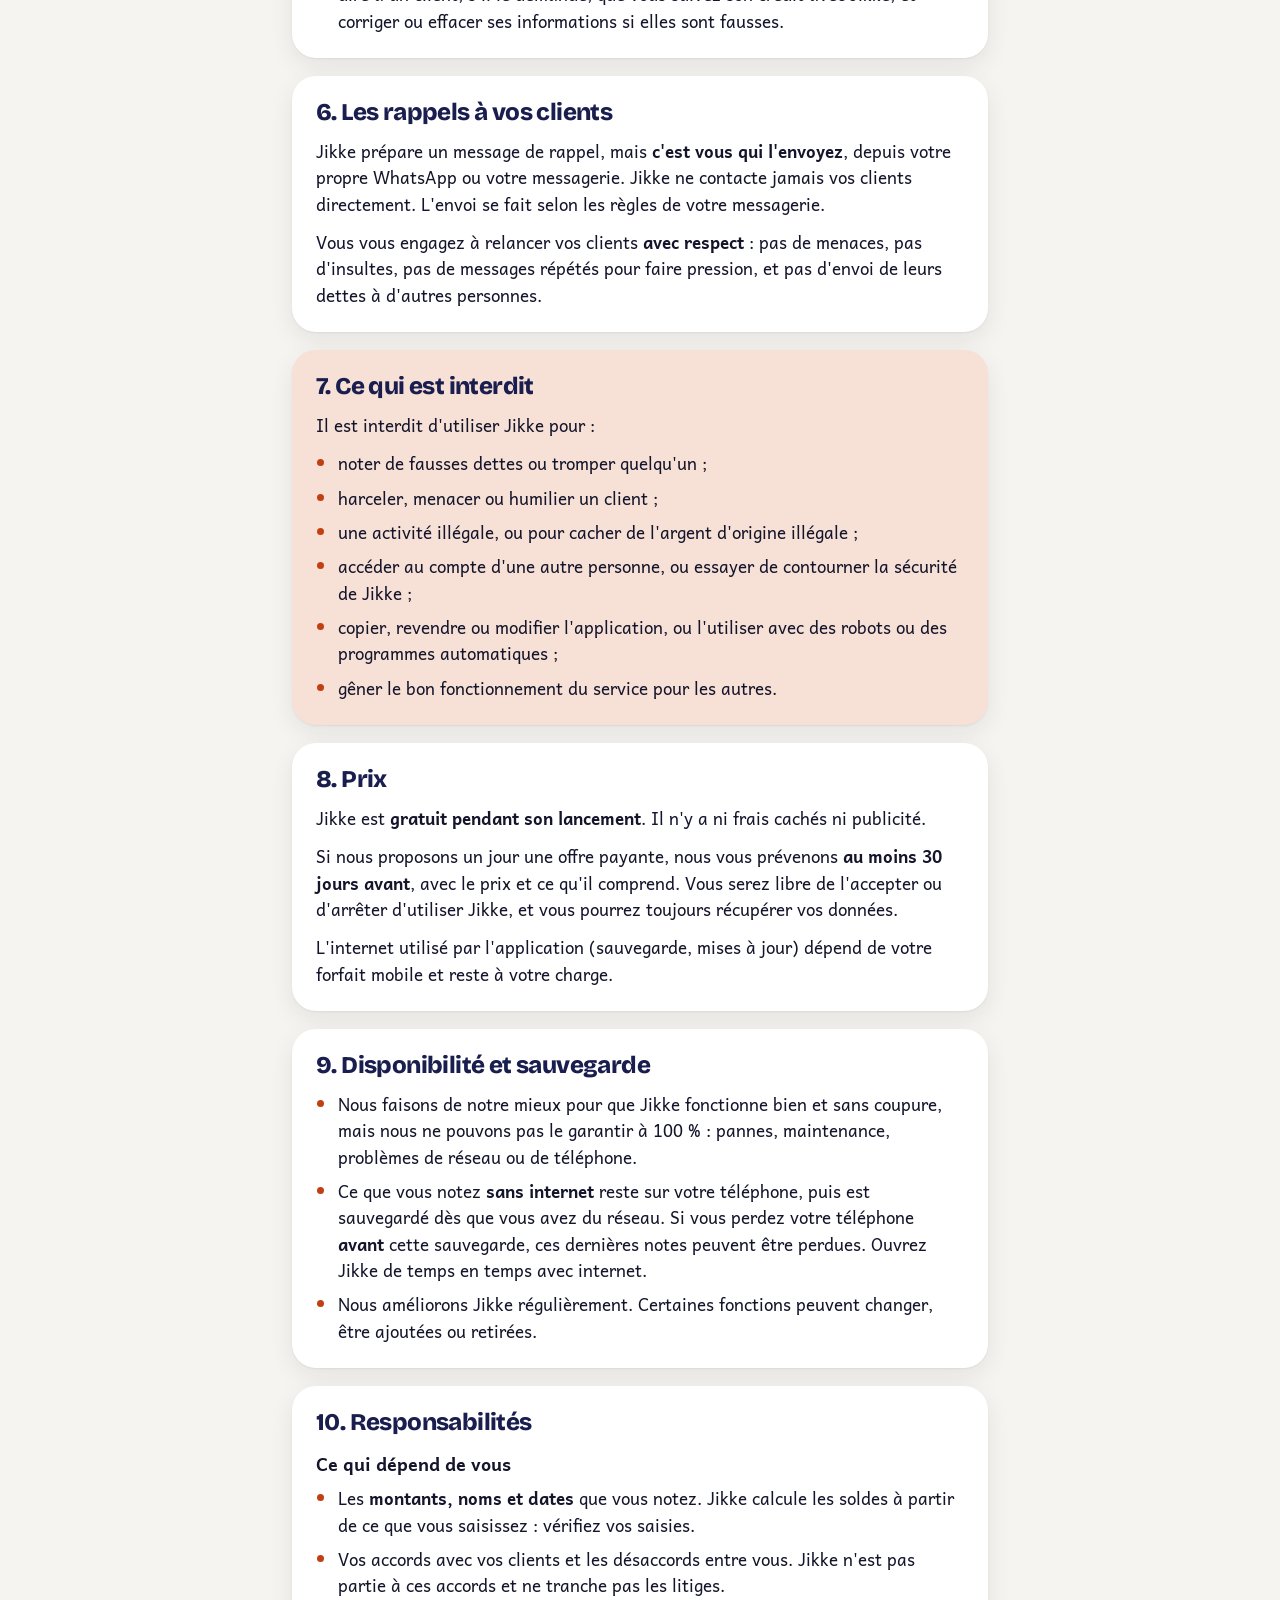
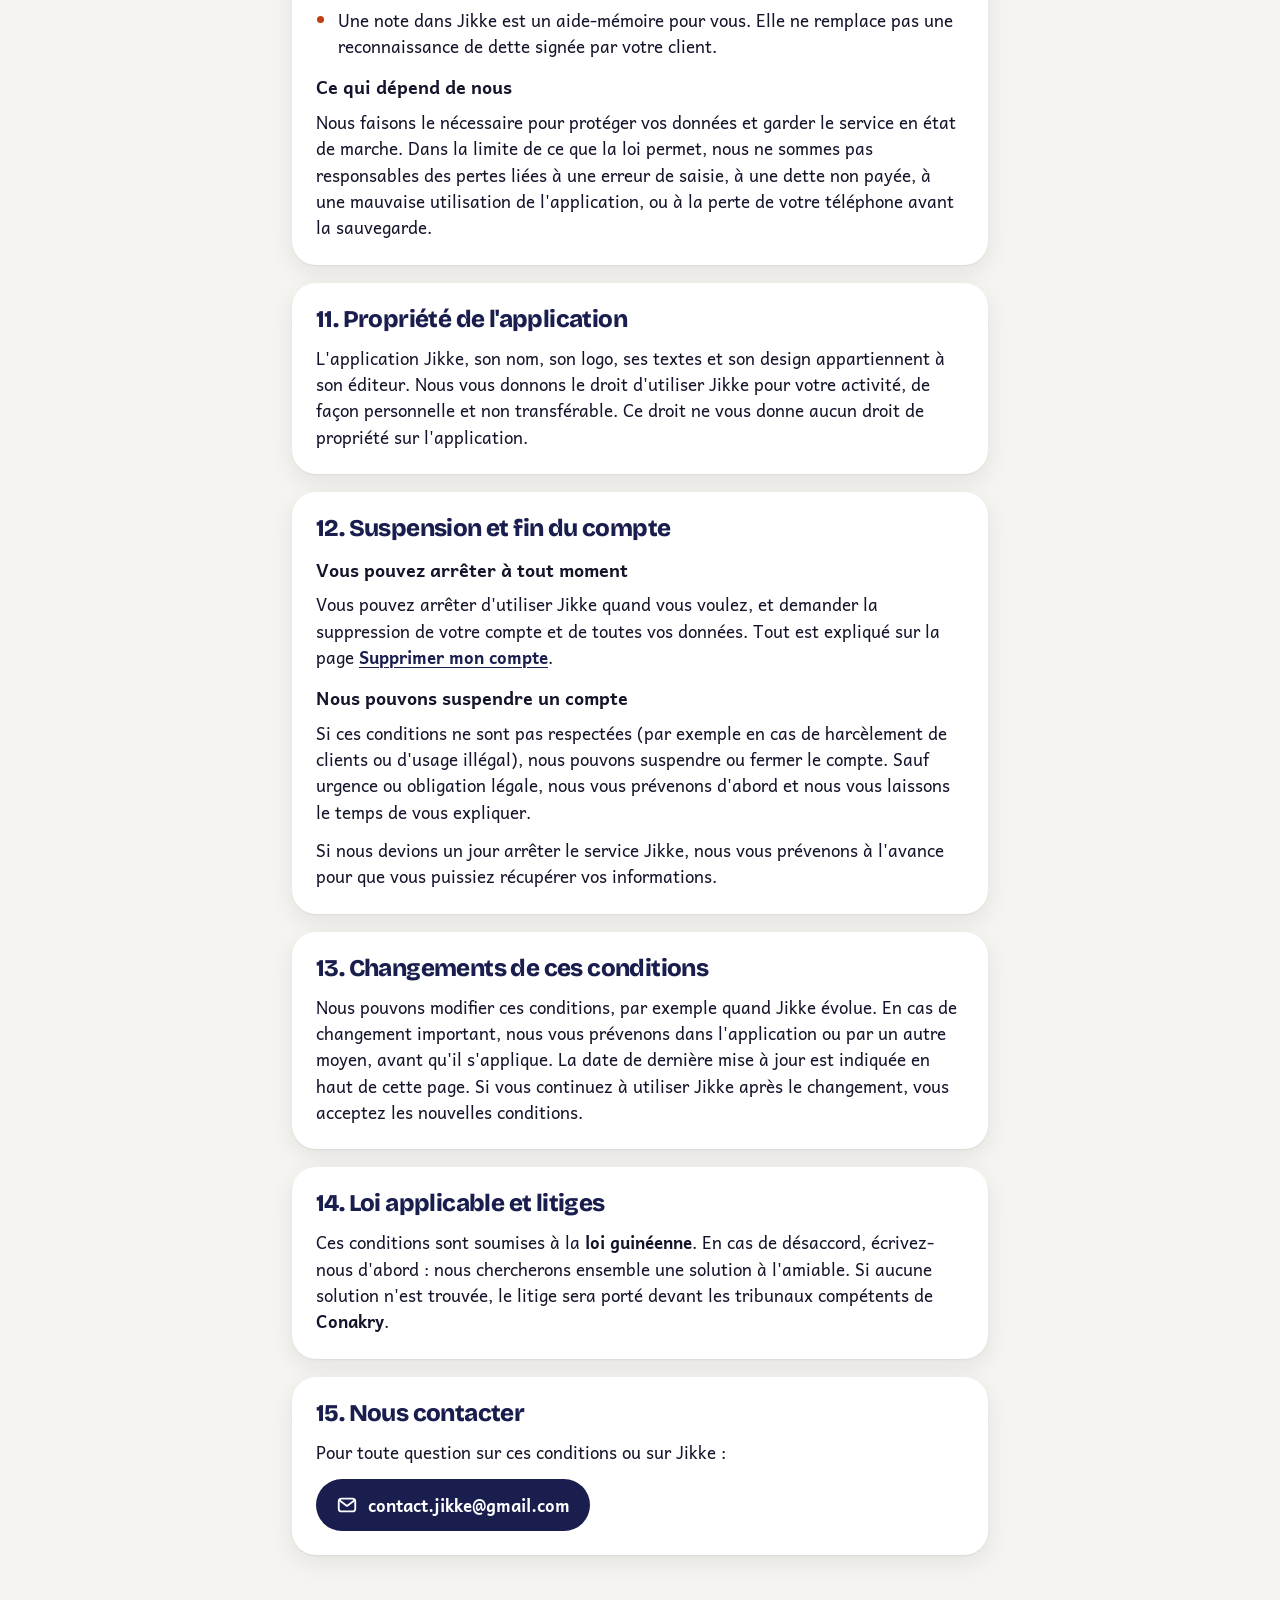
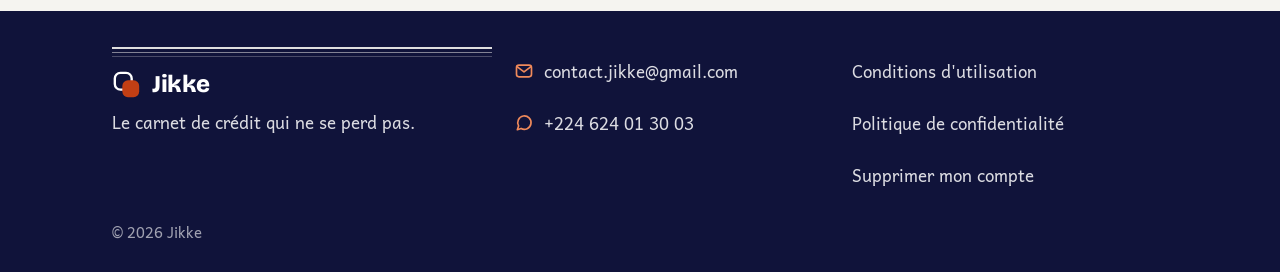
==== commit 41d063bc: "CGU : mention des avances (liste du service + l'argent reste chez le commerçant)" ====
--- a/conditions-utilisation.html
+++ b/conditions-utilisation.html
@@ -35,7 +35,7 @@
     <a class="retour" href="./"><svg width="22" height="22" viewBox="0 0 24 24" fill="none" stroke="currentColor" stroke-width="2" stroke-linecap="round" stroke-linejoin="round" aria-hidden="true"><path d="M19 12H5"/><path d="M11 6l-6 6 6 6"/></svg>Retour à l'accueil</a>
     <h1>Conditions d'utilisation</h1>
     <p class="chapo">Les règles pour utiliser Jikke, expliquées simplement.</p>
-    <p class="maj">Dernière mise à jour : 17 novembre 2026</p>
+    <p class="maj">Dernière mise à jour : 20 novembre 2026</p>
 
     <section class="bloc bloc--conseil" aria-labelledby="essentiel">
       <h2 id="essentiel">L'essentiel</h2>
@@ -87,11 +87,12 @@
       <ul>
         <li>noter ce qu'un client a pris à crédit (« Il a pris ») et ce qu'il a payé (« Il a payé ») ;</li>
         <li>voir le solde de chaque client et le total qu'on vous doit ;</li>
+        <li>noter les avances quand un client paie d'avance ;</li>
         <li>fixer une date de paiement et recevoir un rappel ;</li>
         <li>préparer un message de rappel à envoyer à votre client ;</li>
         <li>travailler sans internet, avec une sauvegarde automatique dès qu'il y a du réseau.</li>
       </ul>
-      <p><strong>Jikke n'est pas un établissement financier.</strong> Jikke ne prête pas d'argent, ne reçoit pas d'argent, ne fait aucun paiement ni transfert, et ne recouvre pas les dettes à votre place. Les crédits notés dans Jikke sont des accords entre vous et vos clients.</p>
+      <p><strong>Jikke n'est pas un établissement financier.</strong> Jikke ne prête pas d'argent, ne reçoit pas d'argent, ne fait aucun paiement ni transfert, et ne recouvre pas les dettes à votre place. Les crédits et les avances notés dans Jikke sont des accords entre vous et vos clients : l'argent reste toujours entre vos mains.</p>
     </section>
 
     <section class="bloc" id="compte" aria-labelledby="t-compte">
--- a/css/style.css
+++ b/css/style.css
@@ -163,7 +163,7 @@
 .legal .maj{color:var(--gris);font-size:15px;margin-top:10px}
 .legal .bloc p+p,.legal .bloc p+ul,.legal .bloc ul+p,.legal .bloc h3+p,.legal .bloc h3+ul{margin-top:12px}
 .legal .bloc h3{font-family:var(--texte);font-weight:700;font-size:18px;letter-spacing:0;color:var(--encre);margin-top:18px}
-.legal .bloc a{color:var(--indigo);font-weight:700;text-underline-offset:3px;overflow-wrap:anywhere}
+.legal .bloc a:not(.email){color:var(--indigo);font-weight:700;text-underline-offset:3px;overflow-wrap:anywhere}
 .sommaire ol{gap:2px}
 .legal .sommaire a{display:inline-block;padding:6px 0;text-decoration:none;font-weight:400}
 .sommaire a:hover{text-decoration:underline}
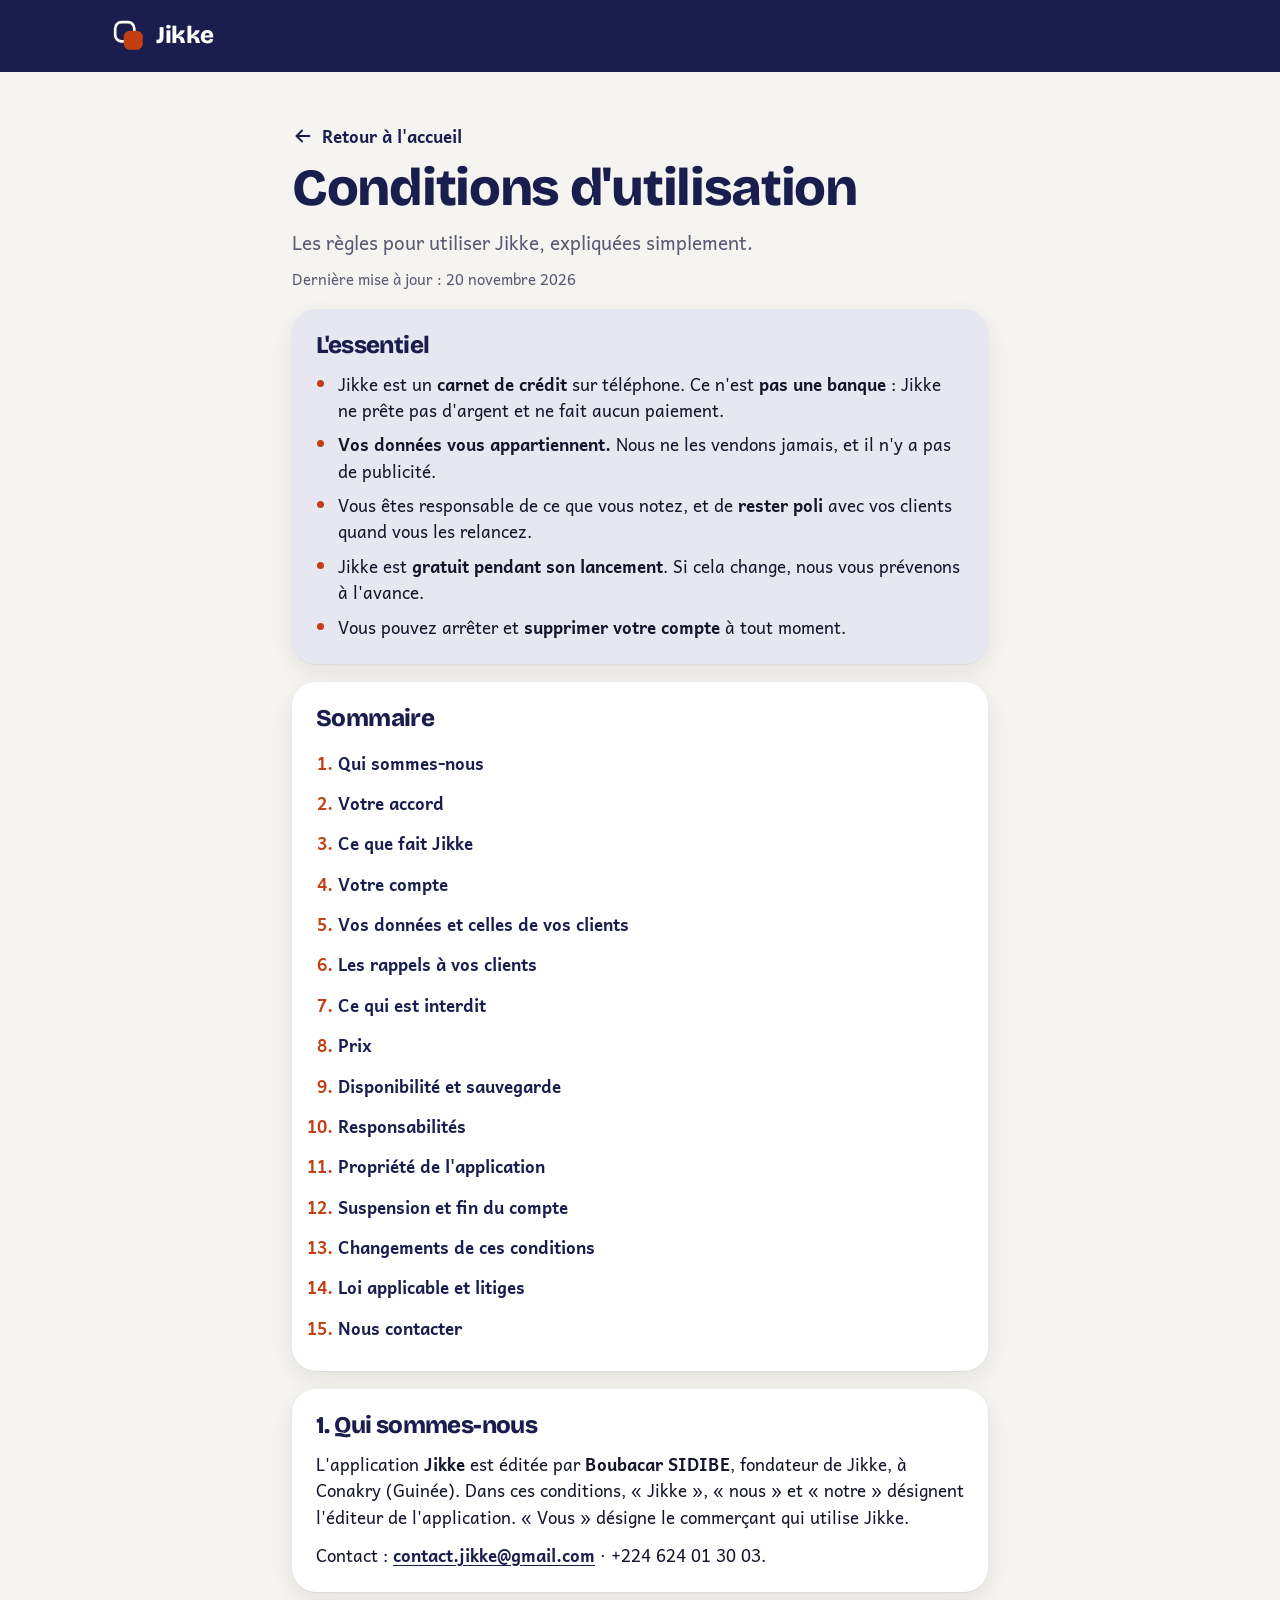
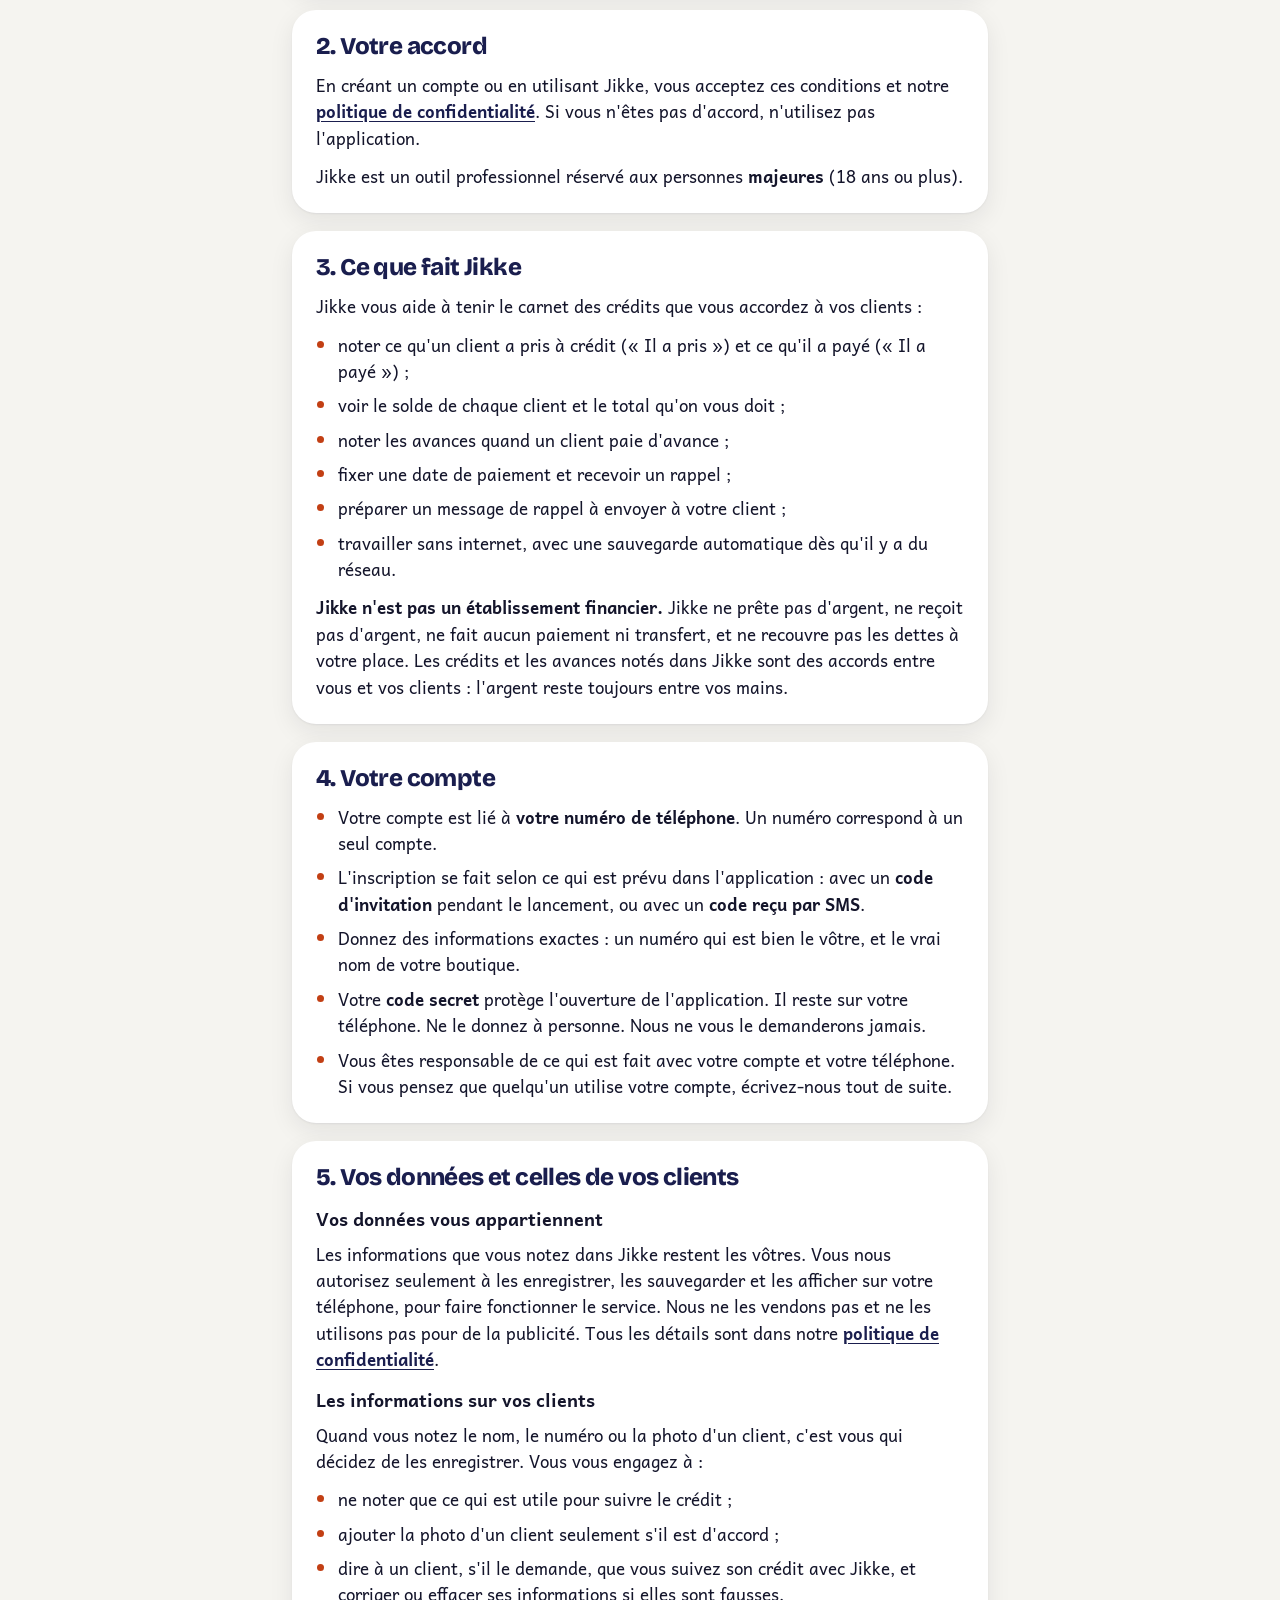
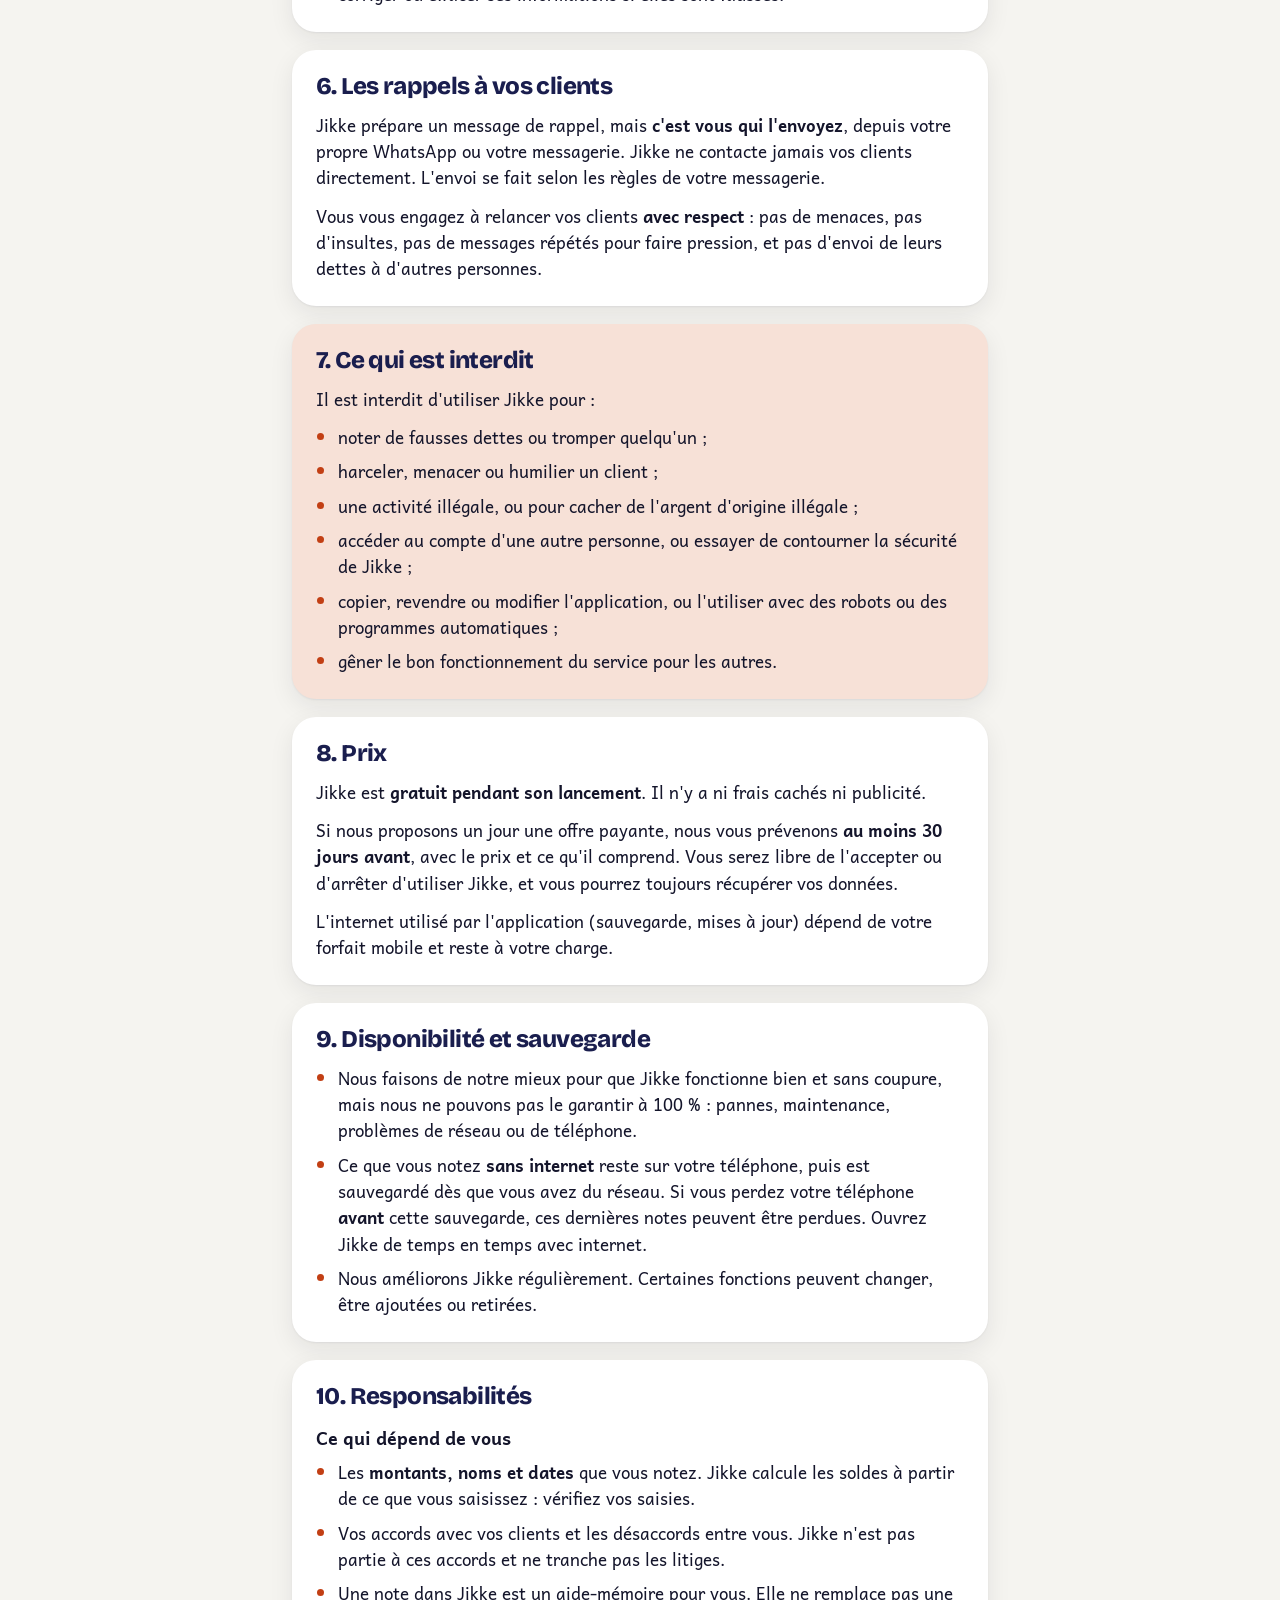
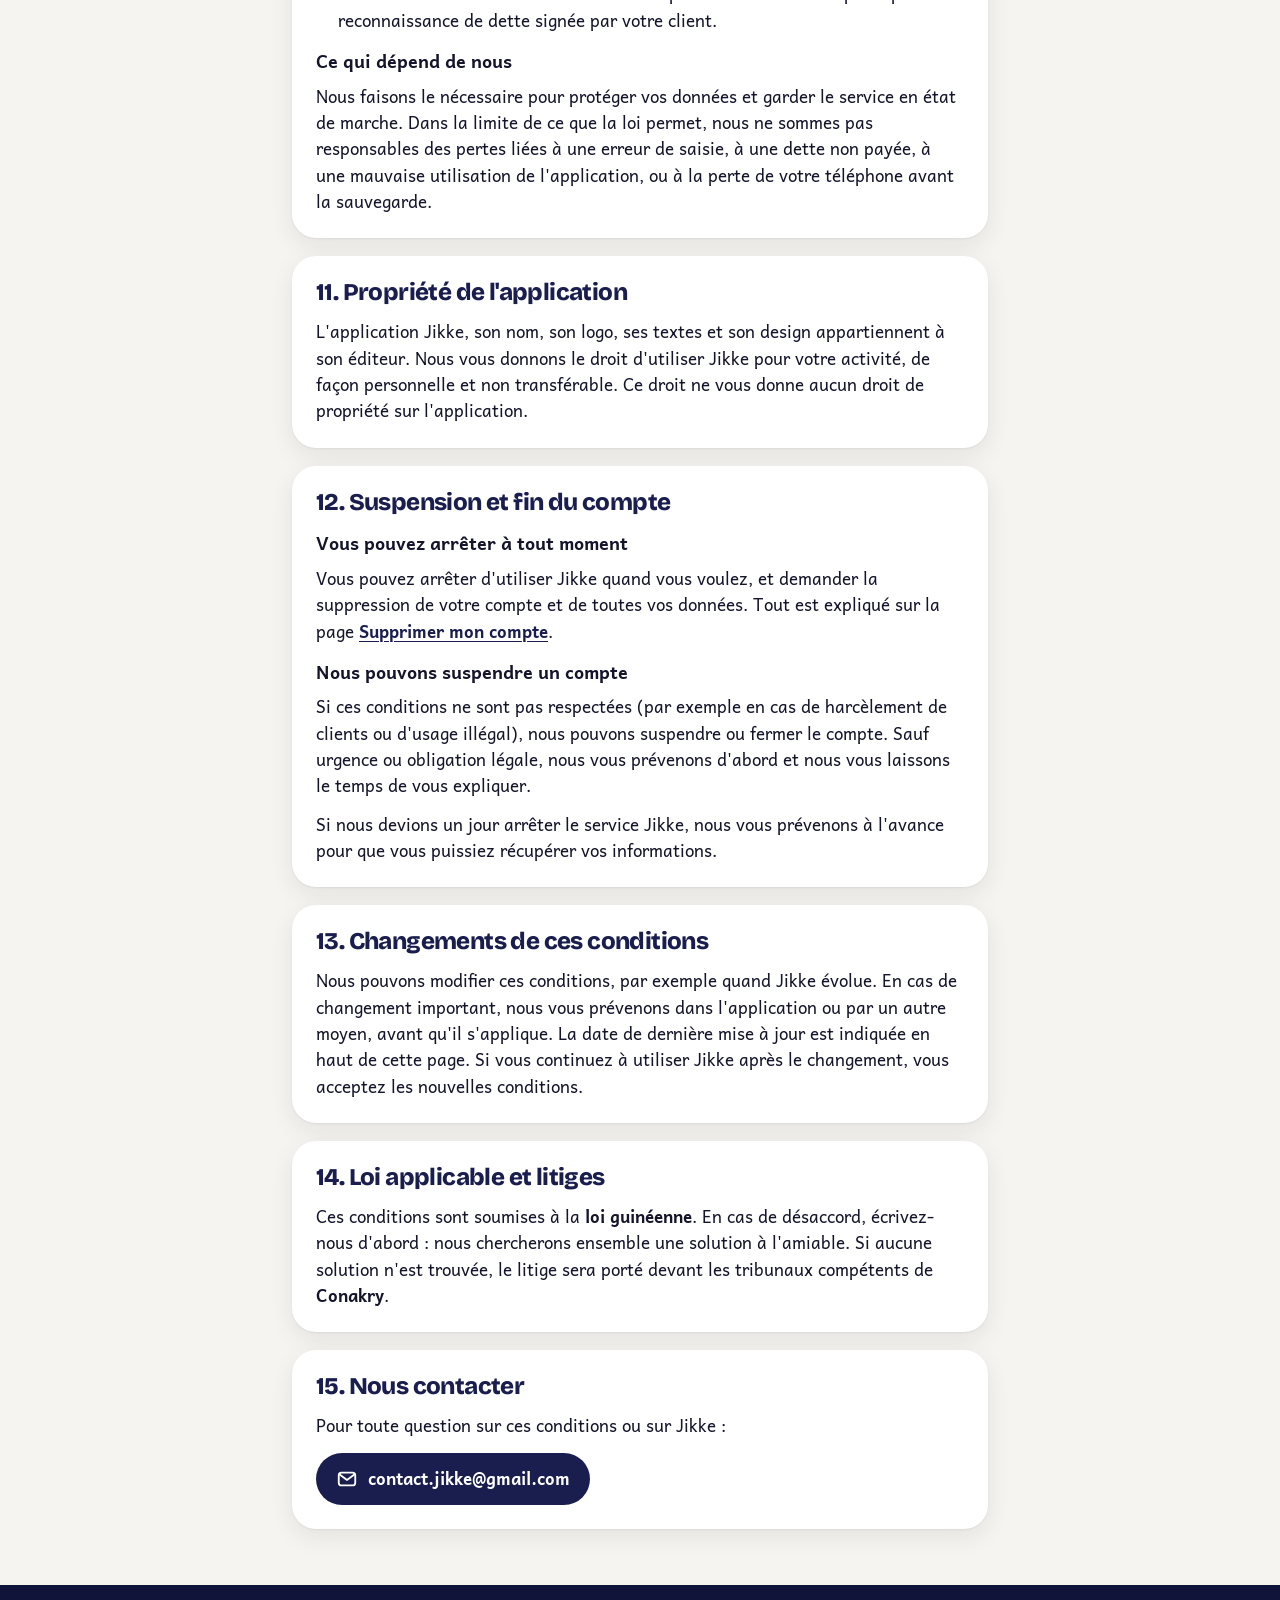
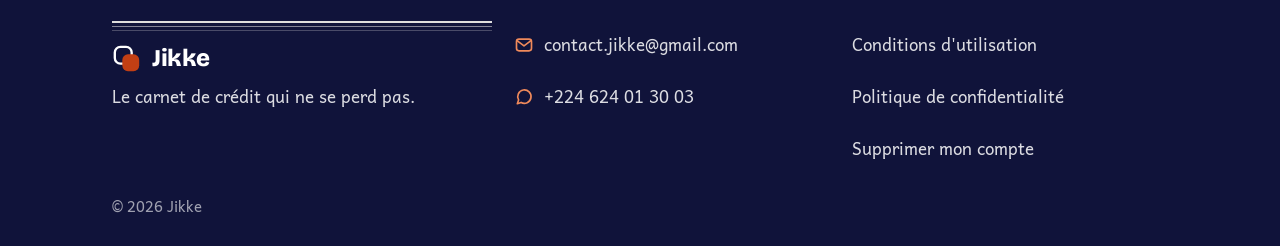
==== commit dc747f0e: "Masculin générique : « commerçants » (accueil, FAQ, conditions d'utilisation)" ====
--- a/conditions-utilisation.html
+++ b/conditions-utilisation.html
@@ -71,7 +71,7 @@
 
     <section class="bloc" id="qui" aria-labelledby="t-qui">
       <h2 id="t-qui">1. Qui sommes-nous</h2>
-      <p>L'application <strong>Jikke</strong> est éditée par <strong>Boubacar SIDIBE</strong>, fondateur de Jikke, à Conakry (Guinée). Dans ces conditions, « Jikke », « nous » et « notre » désignent l'éditeur de l'application. « Vous » désigne la commerçante ou le commerçant qui utilise Jikke.</p>
+      <p>L'application <strong>Jikke</strong> est éditée par <strong>Boubacar SIDIBE</strong>, fondateur de Jikke, à Conakry (Guinée). Dans ces conditions, « Jikke », « nous » et « notre » désignent l'éditeur de l'application. « Vous » désigne le commerçant qui utilise Jikke.</p>
       <p>Contact : <a href="mailto:contact.jikke@gmail.com">contact.jikke@gmail.com</a> · +224 624 01 30 03.</p>
     </section>
 
